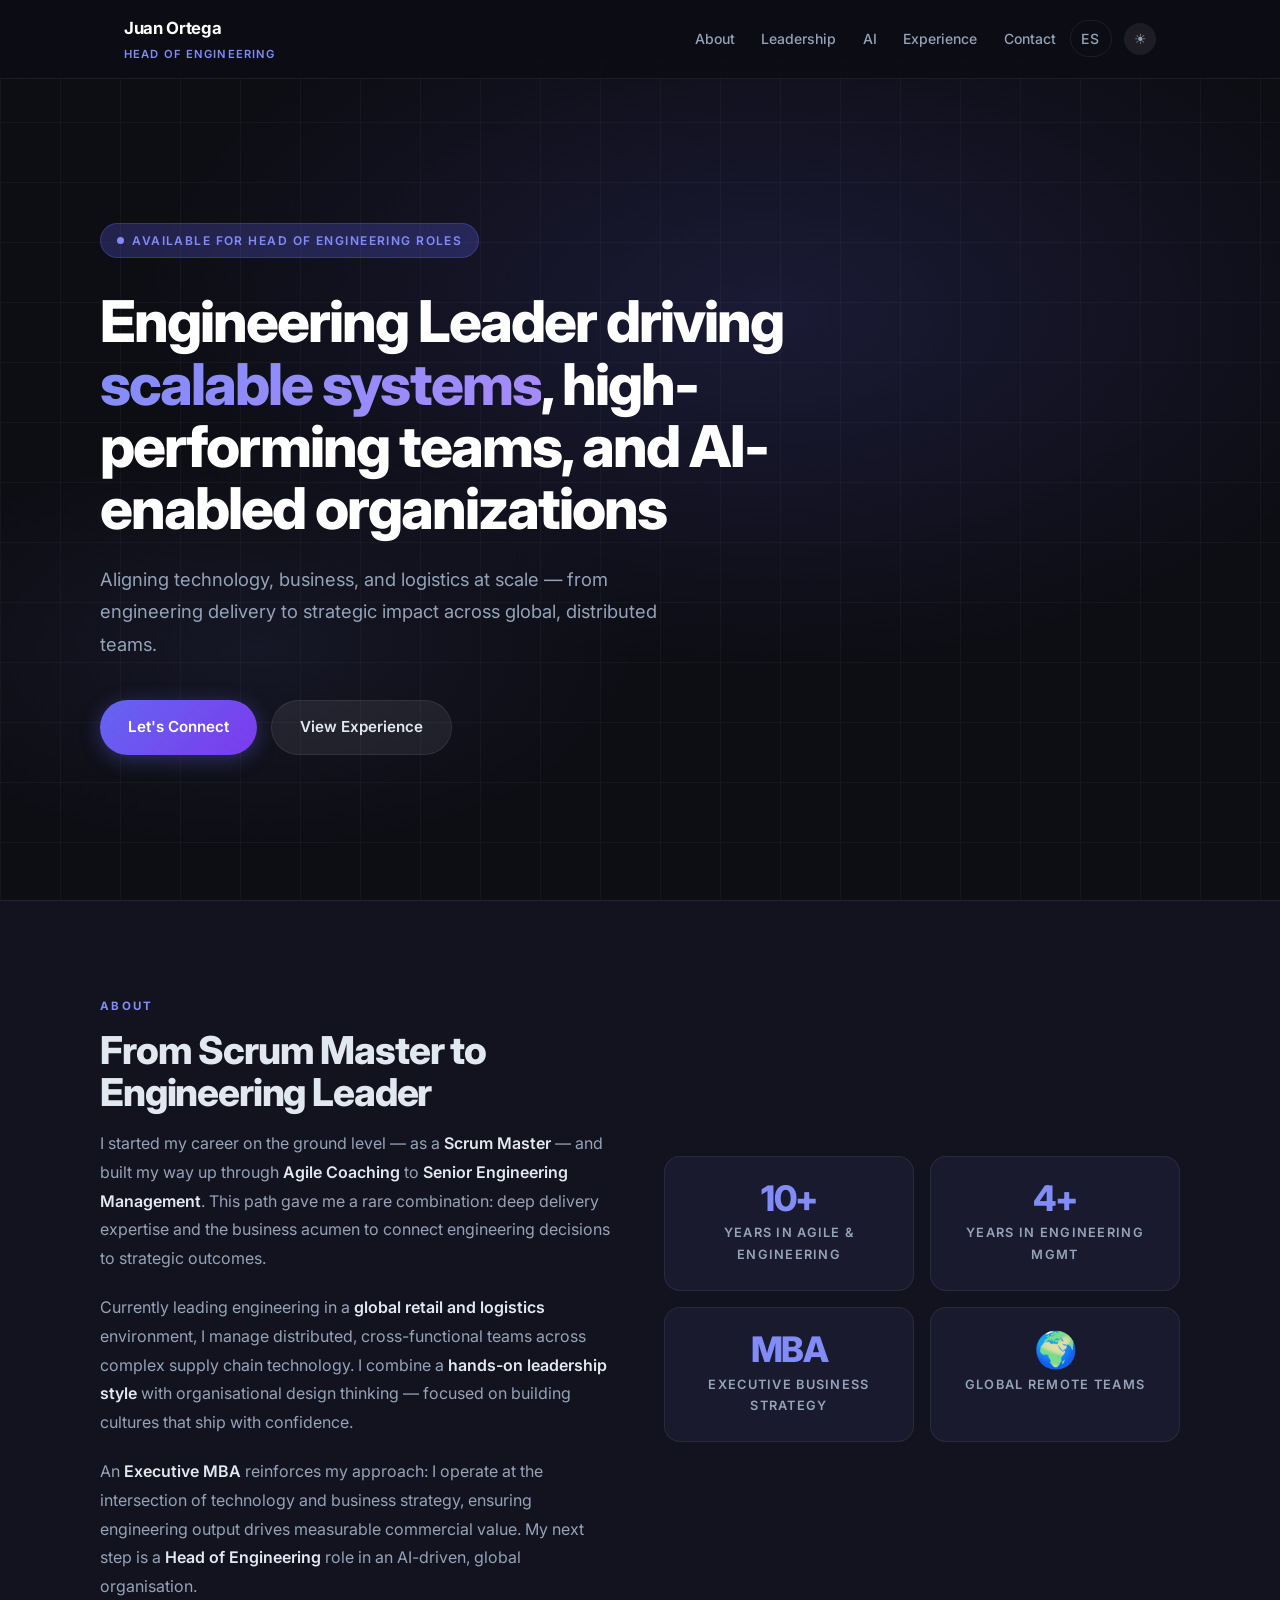
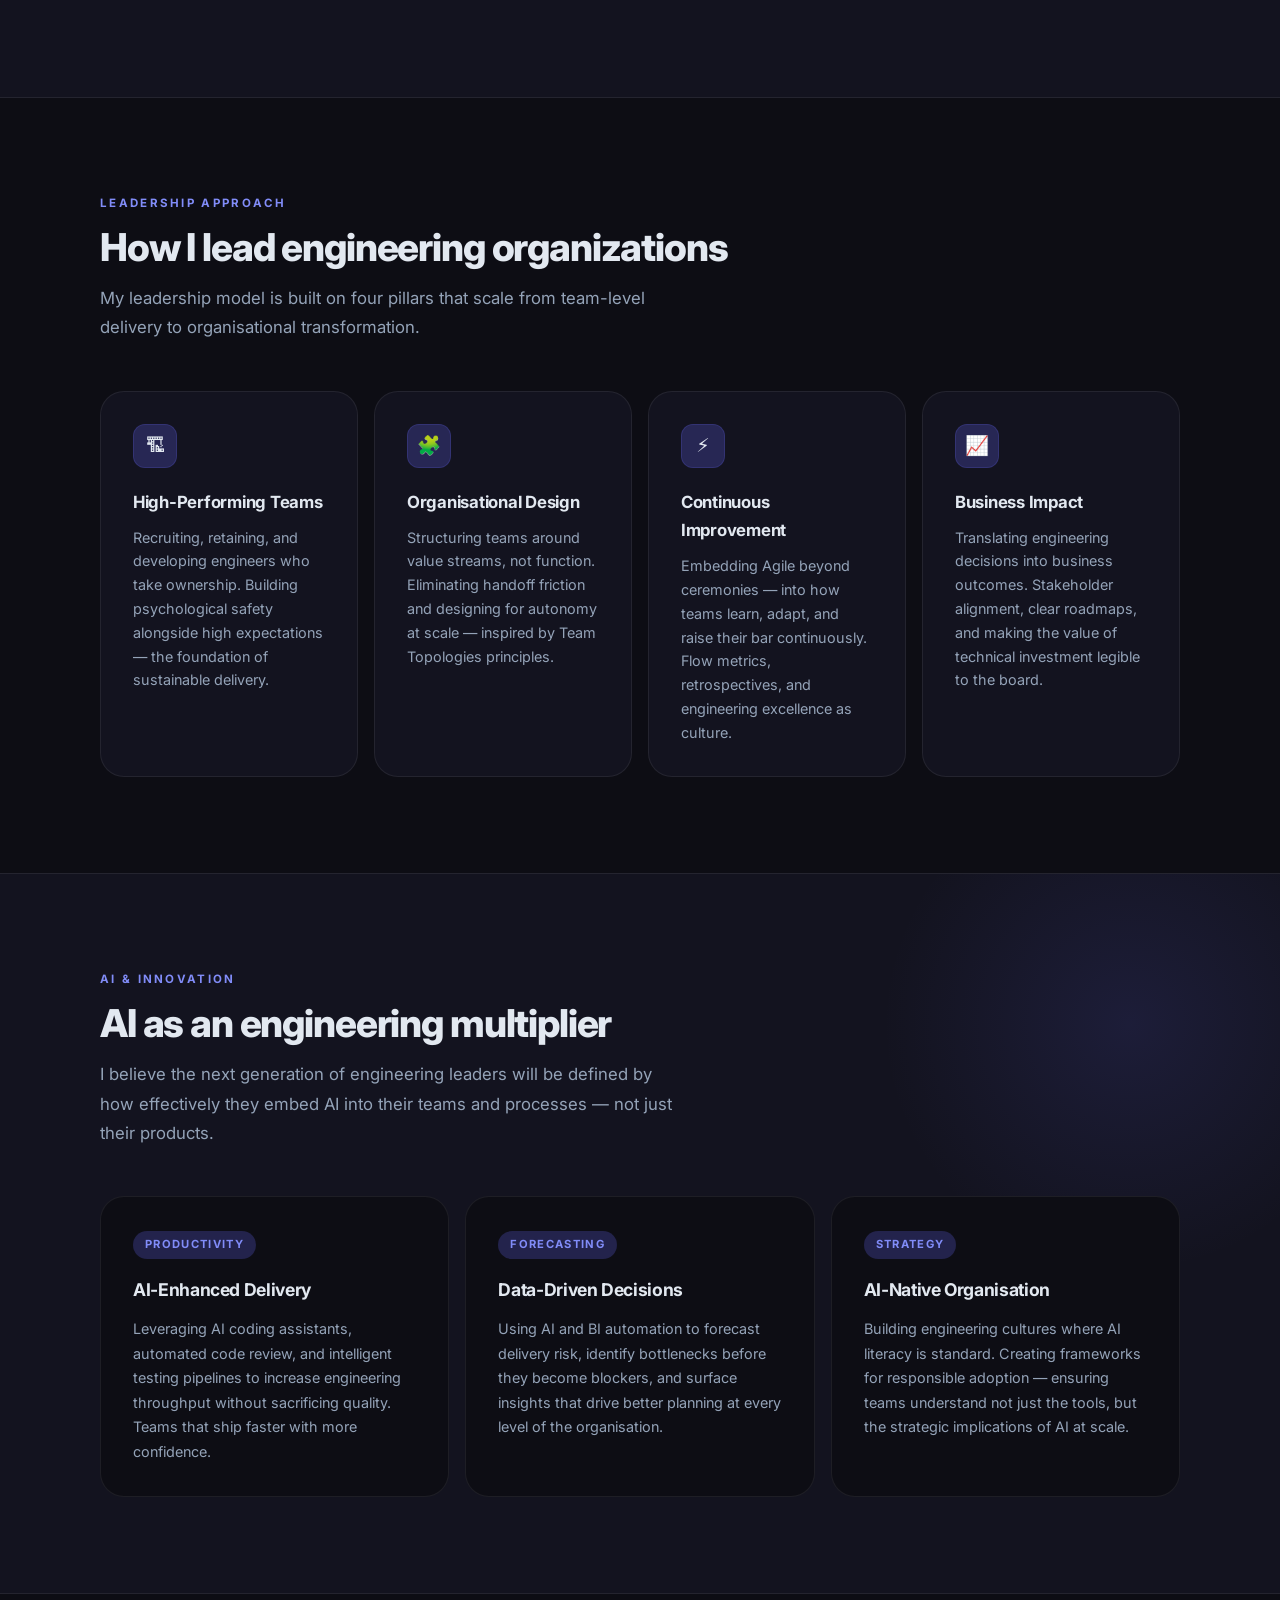
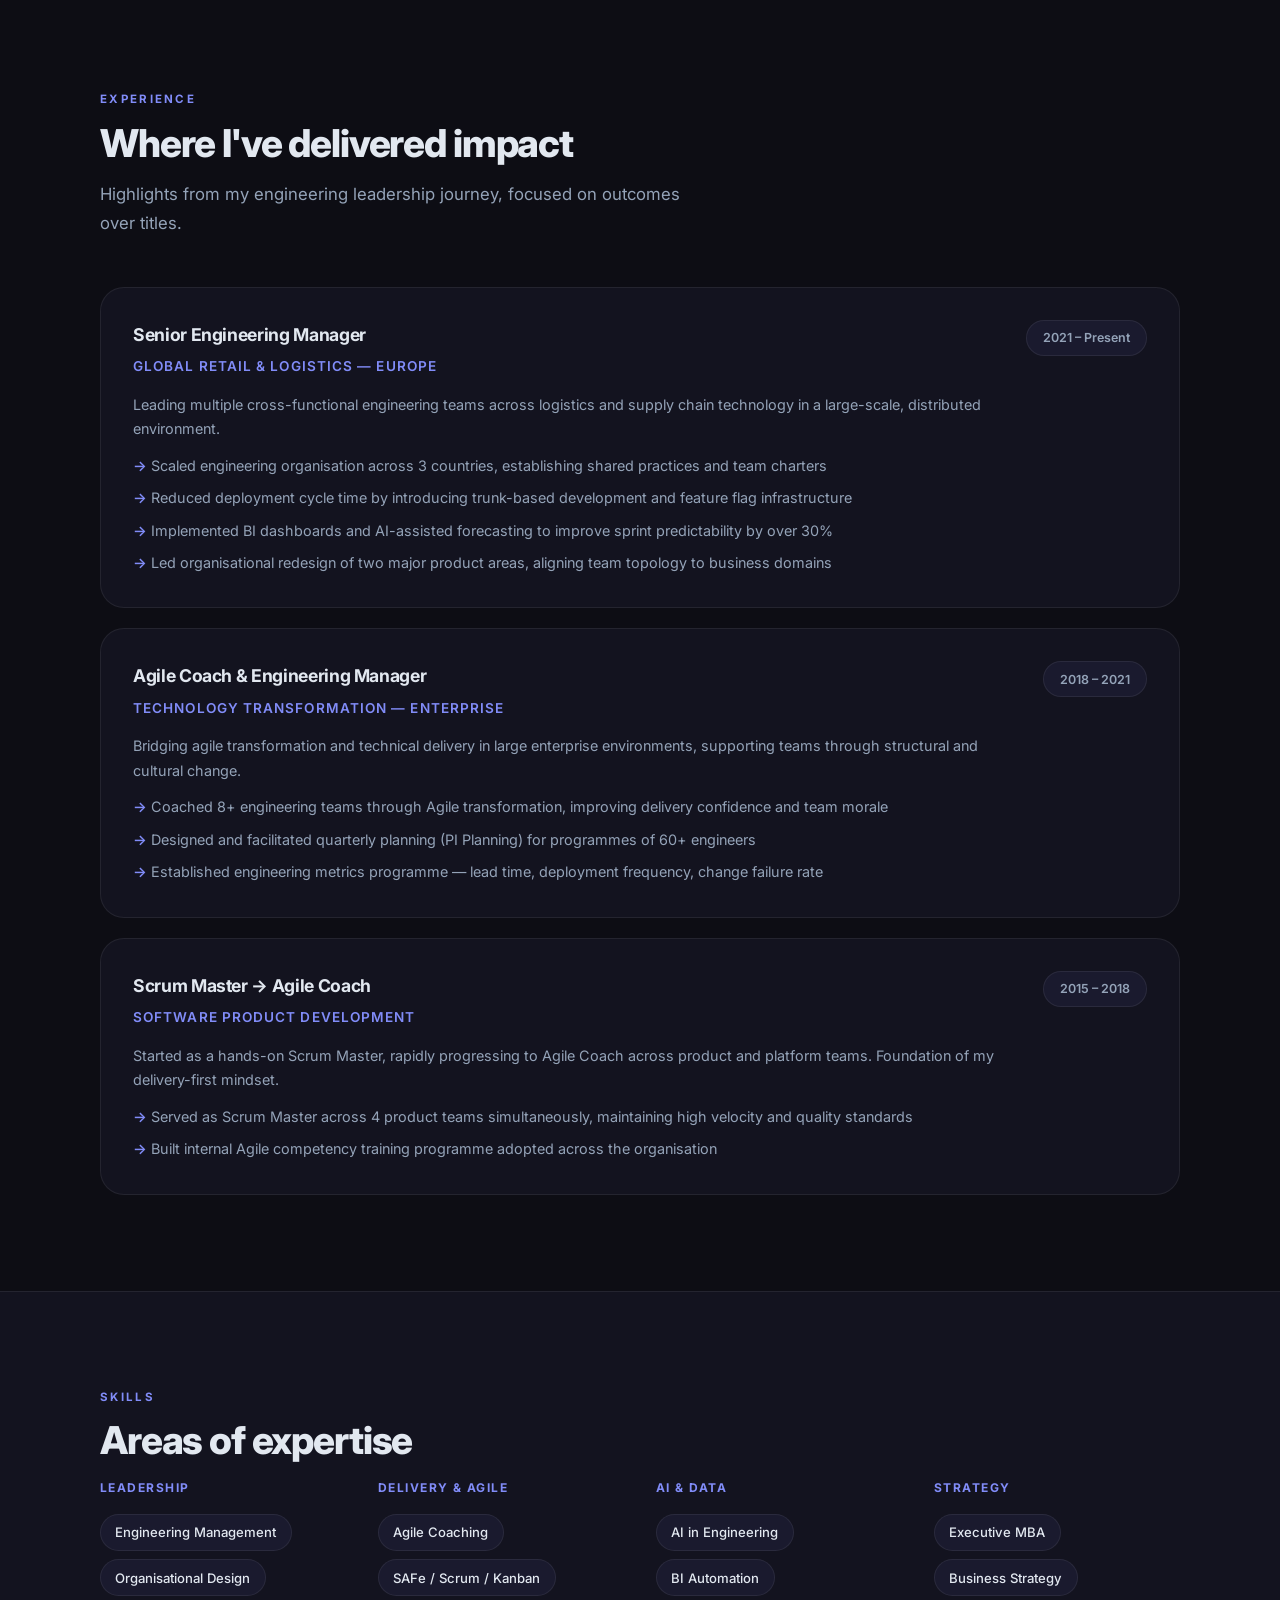
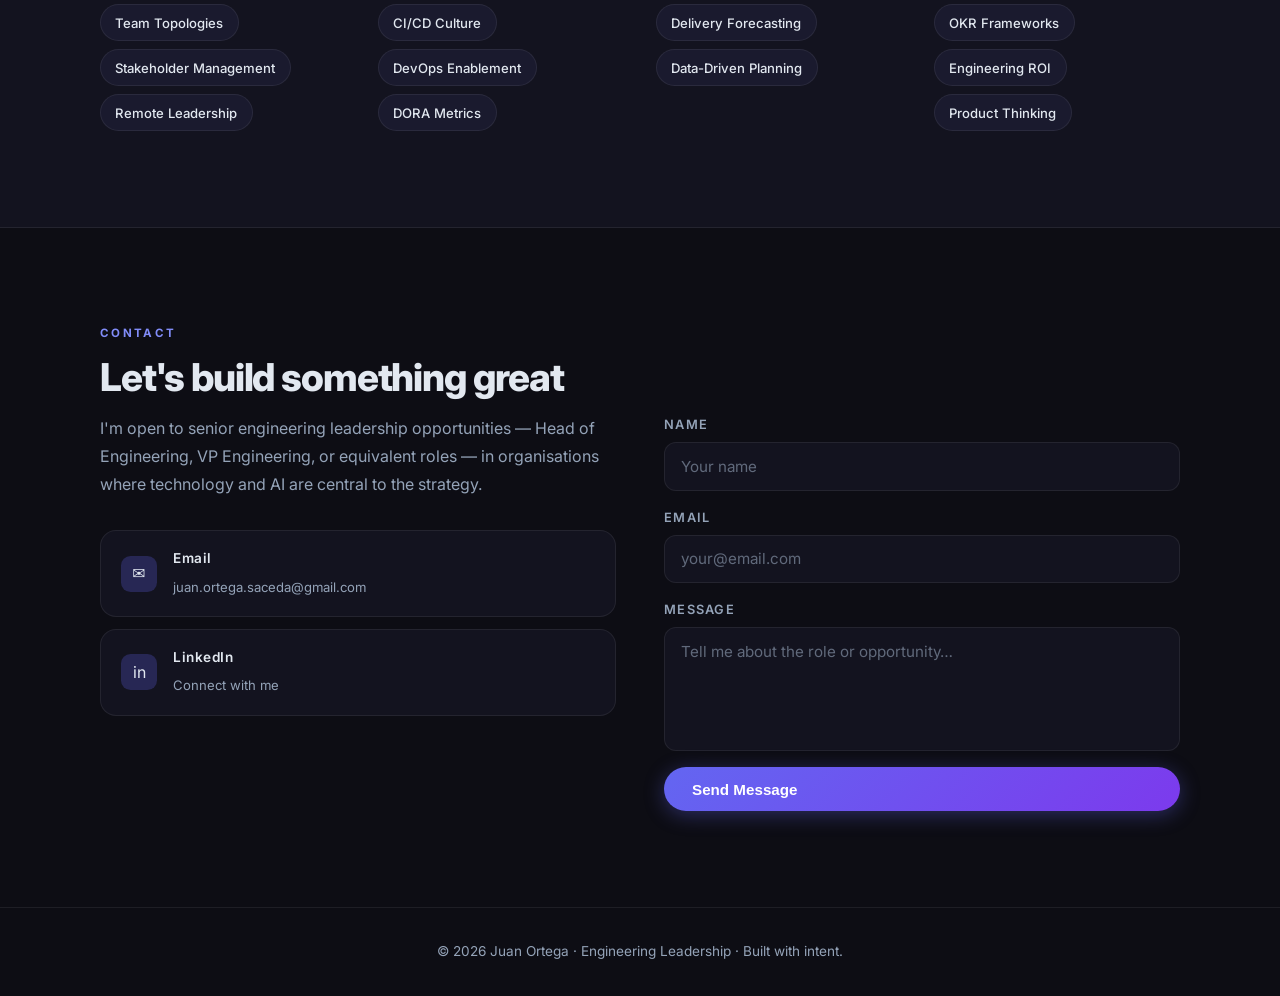
==== en/index.html @ 51c5f8df "Initial commit: personal website for Juan Ortega Engineering Leader / Head of Engineering personal s" ====
<!DOCTYPE html>
<html lang="en" data-theme="dark">
<head>
    <meta charset="UTF-8">
    <meta name="viewport" content="width=device-width, initial-scale=1.0">
    <meta name="description" content="Juan Ortega — Engineering Leader driving scalable systems, high-performing teams, and AI-enabled organizations.">
    <title>Juan Ortega – Head of Engineering</title>
    <link rel="preconnect" href="https://fonts.googleapis.com">
    <link rel="preconnect" href="https://fonts.gstatic.com" crossorigin>
    <link href="https://fonts.googleapis.com/css2?family=Inter:wght@400;500;600;700;800&display=swap" rel="stylesheet">
    <link rel="stylesheet" href="../assets/css/style.css">
</head>
<body>
<div class="page-shell">

    <!-- ── HEADER ──────────────────────────────────────── -->
    <header class="site-header">
        <div class="header-inner">
            <div class="brand">
                <span class="brand-name">Juan Ortega</span>
                <span class="brand-title">Head of Engineering</span>
            </div>
            <div class="nav-right">
                <nav class="main-nav" aria-label="Main navigation">
                    <a href="#about">About</a>
                    <a href="#leadership">Leadership</a>
                    <a href="#ai">AI</a>
                    <a href="#experience">Experience</a>
                    <a href="#contact">Contact</a>
                    <a href="../es/index.html" class="lang-switch">ES</a>
                </nav>
                <button class="theme-toggle" aria-label="Toggle theme" onclick="toggleTheme()">☀</button>
            </div>
        </div>
    </header>

    <!-- ── HERO ────────────────────────────────────────── -->
    <section class="hero">
        <div class="hero-bg"></div>
        <div class="hero-grid-lines"></div>
        <div class="hero-content">
            <div class="hero-badge reveal">Available for Head of Engineering roles</div>
            <h1 class="reveal reveal-delay-1">Engineering Leader driving <em>scalable systems</em>, high-performing teams, and AI-enabled organizations</h1>
            <p class="hero-sub reveal reveal-delay-2">Aligning technology, business, and logistics at scale — from engineering delivery to strategic impact across global, distributed teams.</p>
            <div class="hero-cta reveal reveal-delay-3">
                <a href="#contact" class="btn btn-primary">Let's Connect</a>
                <a href="#experience" class="btn btn-ghost">View Experience</a>
            </div>
        </div>
    </section>

    <!-- ── ABOUT ───────────────────────────────────────── -->
    <section id="about">
        <div class="section-inner">
            <div class="about-grid">
                <div>
                    <p class="section-label reveal">About</p>
                    <h2 class="section-title reveal reveal-delay-1">From Scrum Master to Engineering Leader</h2>
                    <div class="about-body">
                        <p class="reveal reveal-delay-2">I started my career on the ground level — as a <strong>Scrum Master</strong> — and built my way up through <strong>Agile Coaching</strong> to <strong>Senior Engineering Management</strong>. This path gave me a rare combination: deep delivery expertise and the business acumen to connect engineering decisions to strategic outcomes.</p>
                        <p class="reveal reveal-delay-3">Currently leading engineering in a <strong>global retail and logistics</strong> environment, I manage distributed, cross-functional teams across complex supply chain technology. I combine a <strong>hands-on leadership style</strong> with organisational design thinking — focused on building cultures that ship with confidence.</p>
                        <p class="reveal reveal-delay-4">An <strong>Executive MBA</strong> reinforces my approach: I operate at the intersection of technology and business strategy, ensuring engineering output drives measurable commercial value. My next step is a <strong>Head of Engineering</strong> role in an AI-driven, global organisation.</p>
                    </div>
                </div>
                <div class="about-stats reveal reveal-delay-2">
                    <div class="stat-card">
                        <div class="stat-number">10+</div>
                        <div class="stat-label">Years in Agile & Engineering</div>
                    </div>
                    <div class="stat-card">
                        <div class="stat-number">4+</div>
                        <div class="stat-label">Years in Engineering Mgmt</div>
                    </div>
                    <div class="stat-card">
                        <div class="stat-number">MBA</div>
                        <div class="stat-label">Executive Business Strategy</div>
                    </div>
                    <div class="stat-card">
                        <div class="stat-number">🌍</div>
                        <div class="stat-label">Global Remote Teams</div>
                    </div>
                </div>
            </div>
        </div>
    </section>

    <!-- ── LEADERSHIP ──────────────────────────────────── -->
    <section id="leadership">
        <div class="section-inner">
            <p class="section-label reveal">Leadership Approach</p>
            <h2 class="section-title reveal reveal-delay-1">How I lead engineering organizations</h2>
            <p class="section-sub reveal reveal-delay-2">My leadership model is built on four pillars that scale from team-level delivery to organisational transformation.</p>
            <div class="pillars">
                <div class="pillar reveal reveal-delay-1">
                    <div class="pillar-icon">🏗</div>
                    <h3>High-Performing Teams</h3>
                    <p>Recruiting, retaining, and developing engineers who take ownership. Building psychological safety alongside high expectations — the foundation of sustainable delivery.</p>
                </div>
                <div class="pillar reveal reveal-delay-2">
                    <div class="pillar-icon">🧩</div>
                    <h3>Organisational Design</h3>
                    <p>Structuring teams around value streams, not function. Eliminating handoff friction and designing for autonomy at scale — inspired by Team Topologies principles.</p>
                </div>
                <div class="pillar reveal reveal-delay-3">
                    <div class="pillar-icon">⚡</div>
                    <h3>Continuous Improvement</h3>
                    <p>Embedding Agile beyond ceremonies — into how teams learn, adapt, and raise their bar continuously. Flow metrics, retrospectives, and engineering excellence as culture.</p>
                </div>
                <div class="pillar reveal reveal-delay-4">
                    <div class="pillar-icon">📈</div>
                    <h3>Business Impact</h3>
                    <p>Translating engineering decisions into business outcomes. Stakeholder alignment, clear roadmaps, and making the value of technical investment legible to the board.</p>
                </div>
            </div>
        </div>
    </section>

    <!-- ── AI & INNOVATION ─────────────────────────────── -->
    <section id="ai">
        <div class="section-inner">
            <p class="section-label reveal">AI & Innovation</p>
            <h2 class="section-title reveal reveal-delay-1">AI as an engineering multiplier</h2>
            <p class="section-sub reveal reveal-delay-2">I believe the next generation of engineering leaders will be defined by how effectively they embed AI into their teams and processes — not just their products.</p>
            <div class="ai-grid">
                <div class="ai-card reveal reveal-delay-1">
                    <span class="ai-card-tag">Productivity</span>
                    <h3>AI-Enhanced Delivery</h3>
                    <p>Leveraging AI coding assistants, automated code review, and intelligent testing pipelines to increase engineering throughput without sacrificing quality. Teams that ship faster with more confidence.</p>
                </div>
                <div class="ai-card reveal reveal-delay-2">
                    <span class="ai-card-tag">Forecasting</span>
                    <h3>Data-Driven Decisions</h3>
                    <p>Using AI and BI automation to forecast delivery risk, identify bottlenecks before they become blockers, and surface insights that drive better planning at every level of the organisation.</p>
                </div>
                <div class="ai-card reveal reveal-delay-3">
                    <span class="ai-card-tag">Strategy</span>
                    <h3>AI-Native Organisation</h3>
                    <p>Building engineering cultures where AI literacy is standard. Creating frameworks for responsible adoption — ensuring teams understand not just the tools, but the strategic implications of AI at scale.</p>
                </div>
            </div>
        </div>
    </section>

    <!-- ── EXPERIENCE ──────────────────────────────────── -->
    <section id="experience">
        <div class="section-inner">
            <p class="section-label reveal">Experience</p>
            <h2 class="section-title reveal reveal-delay-1">Where I've delivered impact</h2>
            <p class="section-sub reveal reveal-delay-2">Highlights from my engineering leadership journey, focused on outcomes over titles.</p>
            <div class="experience-list">
                <div class="exp-item reveal">
                    <div>
                        <div class="exp-role">Senior Engineering Manager</div>
                        <div class="exp-company">Global Retail & Logistics — Europe</div>
                        <div class="exp-body">
                            Leading multiple cross-functional engineering teams across logistics and supply chain technology in a large-scale, distributed environment.
                            <ul>
                                <li>Scaled engineering organisation across 3 countries, establishing shared practices and team charters</li>
                                <li>Reduced deployment cycle time by introducing trunk-based development and feature flag infrastructure</li>
                                <li>Implemented BI dashboards and AI-assisted forecasting to improve sprint predictability by over 30%</li>
                                <li>Led organisational redesign of two major product areas, aligning team topology to business domains</li>
                            </ul>
                        </div>
                    </div>
                    <div class="exp-period">2021 – Present</div>
                </div>
                <div class="exp-item reveal">
                    <div>
                        <div class="exp-role">Agile Coach & Engineering Manager</div>
                        <div class="exp-company">Technology Transformation — Enterprise</div>
                        <div class="exp-body">
                            Bridging agile transformation and technical delivery in large enterprise environments, supporting teams through structural and cultural change.
                            <ul>
                                <li>Coached 8+ engineering teams through Agile transformation, improving delivery confidence and team morale</li>
                                <li>Designed and facilitated quarterly planning (PI Planning) for programmes of 60+ engineers</li>
                                <li>Established engineering metrics programme — lead time, deployment frequency, change failure rate</li>
                            </ul>
                        </div>
                    </div>
                    <div class="exp-period">2018 – 2021</div>
                </div>
                <div class="exp-item reveal">
                    <div>
                        <div class="exp-role">Scrum Master → Agile Coach</div>
                        <div class="exp-company">Software Product Development</div>
                        <div class="exp-body">
                            Started as a hands-on Scrum Master, rapidly progressing to Agile Coach across product and platform teams. Foundation of my delivery-first mindset.
                            <ul>
                                <li>Served as Scrum Master across 4 product teams simultaneously, maintaining high velocity and quality standards</li>
                                <li>Built internal Agile competency training programme adopted across the organisation</li>
                            </ul>
                        </div>
                    </div>
                    <div class="exp-period">2015 – 2018</div>
                </div>
            </div>
        </div>
    </section>

    <!-- ── SKILLS ──────────────────────────────────────── -->
    <section id="skills">
        <div class="section-inner">
            <p class="section-label reveal">Skills</p>
            <h2 class="section-title reveal reveal-delay-1">Areas of expertise</h2>
            <div class="skills-groups reveal reveal-delay-2">
                <div class="skill-group">
                    <h3>Leadership</h3>
                    <div class="skill-tags">
                        <span class="skill-tag">Engineering Management</span>
                        <span class="skill-tag">Organisational Design</span>
                        <span class="skill-tag">Team Topologies</span>
                        <span class="skill-tag">Stakeholder Management</span>
                        <span class="skill-tag">Remote Leadership</span>
                    </div>
                </div>
                <div class="skill-group">
                    <h3>Delivery & Agile</h3>
                    <div class="skill-tags">
                        <span class="skill-tag">Agile Coaching</span>
                        <span class="skill-tag">SAFe / Scrum / Kanban</span>
                        <span class="skill-tag">CI/CD Culture</span>
                        <span class="skill-tag">DevOps Enablement</span>
                        <span class="skill-tag">DORA Metrics</span>
                    </div>
                </div>
                <div class="skill-group">
                    <h3>AI & Data</h3>
                    <div class="skill-tags">
                        <span class="skill-tag">AI in Engineering</span>
                        <span class="skill-tag">BI Automation</span>
                        <span class="skill-tag">Delivery Forecasting</span>
                        <span class="skill-tag">Data-Driven Planning</span>
                    </div>
                </div>
                <div class="skill-group">
                    <h3>Strategy</h3>
                    <div class="skill-tags">
                        <span class="skill-tag">Executive MBA</span>
                        <span class="skill-tag">Business Strategy</span>
                        <span class="skill-tag">OKR Frameworks</span>
                        <span class="skill-tag">Engineering ROI</span>
                        <span class="skill-tag">Product Thinking</span>
                    </div>
                </div>
            </div>
        </div>
    </section>

    <!-- ── CONTACT ─────────────────────────────────────── -->
    <section id="contact">
        <div class="section-inner">
            <p class="section-label reveal">Contact</p>
            <h2 class="section-title reveal reveal-delay-1">Let's build something great</h2>
            <div class="contact-wrapper">
                <div class="contact-info">
                    <p class="reveal reveal-delay-2">I'm open to senior engineering leadership opportunities — Head of Engineering, VP Engineering, or equivalent roles — in organisations where technology and AI are central to the strategy.</p>
                    <div class="contact-links reveal reveal-delay-3">
                        <a href="mailto:juan.ortega.saceda@gmail.com" class="contact-link">
                            <div class="contact-link-icon">✉</div>
                            <div class="contact-link-text">
                                <strong>Email</strong>
                                <span>juan.ortega.saceda@gmail.com</span>
                            </div>
                        </a>
                        <a href="#" target="_blank" rel="noopener noreferrer" class="contact-link">
                            <div class="contact-link-icon">in</div>
                            <div class="contact-link-text">
                                <strong>LinkedIn</strong>
                                <span>Connect with me</span>
                            </div>
                        </a>
                    </div>
                </div>
                <form class="contact-form reveal reveal-delay-2" onsubmit="handleForm(event)">
                    <div class="form-group">
                        <label for="name">Name</label>
                        <input type="text" id="name" name="name" placeholder="Your name" required>
                    </div>
                    <div class="form-group">
                        <label for="email">Email</label>
                        <input type="email" id="email" name="email" placeholder="your@email.com" required>
                    </div>
                    <div class="form-group">
                        <label for="message">Message</label>
                        <textarea id="message" name="message" rows="5" placeholder="Tell me about the role or opportunity…" required></textarea>
                    </div>
                    <button type="submit" class="btn btn-primary">Send Message</button>
                </form>
            </div>
        </div>
    </section>

    <footer class="site-footer">
        <p>© 2026 Juan Ortega · Engineering Leadership · Built with intent.</p>
    </footer>

</div>

<script>
    // ── Theme toggle
    function toggleTheme() {
        const html = document.documentElement;
        const isDark = html.getAttribute('data-theme') === 'dark';
        html.setAttribute('data-theme', isDark ? 'light' : 'dark');
        document.querySelector('.theme-toggle').textContent = isDark ? '☾' : '☀';
        localStorage.setItem('theme', isDark ? 'light' : 'dark');
    }

    // Restore saved theme
    const saved = localStorage.getItem('theme');
    if (saved) {
        document.documentElement.setAttribute('data-theme', saved);
        document.querySelector('.theme-toggle').textContent = saved === 'light' ? '☾' : '☀';
    }

    // ── Scroll reveal
    const observer = new IntersectionObserver((entries) => {
        entries.forEach(e => { if (e.isIntersecting) e.target.classList.add('visible'); });
    }, { threshold: 0.12 });

    document.querySelectorAll('.reveal').forEach(el => observer.observe(el));

    // ── Contact form → mailto
    function handleForm(e) {
        e.preventDefault();
        const name    = document.getElementById('name').value;
        const email   = document.getElementById('email').value;
        const message = document.getElementById('message').value;
        window.location.href = `mailto:juan.ortega.saceda@gmail.com?subject=Message from ${encodeURIComponent(name)}&body=${encodeURIComponent(message + '\n\nReply to: ' + email)}`;
    }
</script>
</body>
</html>
---- assets/css/style.css ----
/* ═══════════════════════════════════════════════════
   TOKENS & RESET
═══════════════════════════════════════════════════ */
:root {
    --bg:        #0d0d14;
    --bg-2:      #13131f;
    --bg-3:      #1a1a2e;
    --border:    rgba(255,255,255,.07);
    --text:      #e2e8f0;
    --muted:     #94a3b8;
    --accent:    #818cf8;
    --accent-2:  #6366f1;
    --accent-glow: rgba(99,102,241,.25);
    --white:     #ffffff;
    --radius:    1rem;
    --radius-lg: 1.5rem;
    --shadow:    0 8px 32px rgba(0,0,0,.4);
    --transition: .25s ease;
    --max-w:     1080px;
}

[data-theme="light"] {
    --bg:        #f8f9fc;
    --bg-2:      #ffffff;
    --bg-3:      #f1f2f8;
    --border:    rgba(0,0,0,.08);
    --text:      #1a1a2e;
    --muted:     #64748b;
    --accent:    #4f46e5;
    --accent-2:  #4338ca;
    --accent-glow: rgba(79,70,229,.15);
    --shadow:    0 8px 32px rgba(0,0,0,.08);
}

*, *::before, *::after { box-sizing: border-box; margin: 0; padding: 0; }

html {
    scroll-behavior: smooth;
    font-size: 16px;
}

body {
    font-family: Inter, system-ui, -apple-system, "Segoe UI", sans-serif;
    background: var(--bg);
    color: var(--text);
    line-height: 1.7;
    transition: background var(--transition), color var(--transition);
    -webkit-font-smoothing: antialiased;
}

img { max-width: 100%; display: block; }
a { color: inherit; text-decoration: none; }

/* ═══════════════════════════════════════════════════
   SCROLL ANIMATIONS
═══════════════════════════════════════════════════ */
.reveal {
    opacity: 0;
    transform: translateY(24px);
    transition: opacity .65s ease, transform .65s ease;
}
.reveal.visible {
    opacity: 1;
    transform: none;
}
.reveal-delay-1 { transition-delay: .1s; }
.reveal-delay-2 { transition-delay: .2s; }
.reveal-delay-3 { transition-delay: .3s; }
.reveal-delay-4 { transition-delay: .4s; }

/* ═══════════════════════════════════════════════════
   HEADER / NAV
═══════════════════════════════════════════════════ */
.site-header {
    position: fixed;
    top: 0; left: 0; right: 0;
    z-index: 100;
    background: rgba(13,13,20,.75);
    backdrop-filter: blur(18px);
    -webkit-backdrop-filter: blur(18px);
    border-bottom: 1px solid var(--border);
    transition: background var(--transition);
}

[data-theme="light"] .site-header {
    background: rgba(248,249,252,.85);
}

.header-inner {
    max-width: var(--max-w);
    margin: 0 auto;
    padding: .9rem 1.5rem;
    display: flex;
    align-items: center;
    justify-content: space-between;
    gap: 1rem;
}

.brand {
    display: flex;
    flex-direction: column;
    gap: .1rem;
}

.brand-name {
    font-size: 1.05rem;
    font-weight: 700;
    letter-spacing: -.02em;
    color: var(--white);
}

[data-theme="light"] .brand-name { color: var(--text); }

.brand-title {
    font-size: .7rem;
    color: var(--accent);
    letter-spacing: .1em;
    text-transform: uppercase;
    font-weight: 600;
}

.nav-right {
    display: flex;
    align-items: center;
    gap: .25rem;
}

.main-nav {
    display: flex;
    align-items: center;
    gap: .15rem;
}

.main-nav a {
    color: var(--muted);
    font-size: .875rem;
    font-weight: 500;
    padding: .45rem .75rem;
    border-radius: 999px;
    transition: color var(--transition), background var(--transition);
}

.main-nav a:hover { color: var(--text); background: var(--border); }

.lang-switch {
    font-size: .75rem;
    font-weight: 700;
    color: var(--muted) !important;
    letter-spacing: .08em;
    border: 1px solid var(--border);
    border-radius: 999px;
    padding: .35rem .65rem !important;
}

.theme-toggle {
    background: var(--border);
    border: none;
    color: var(--muted);
    width: 2rem;
    height: 2rem;
    border-radius: 999px;
    cursor: pointer;
    display: flex;
    align-items: center;
    justify-content: center;
    font-size: .9rem;
    transition: background var(--transition), color var(--transition);
    margin-left: .5rem;
    flex-shrink: 0;
}

.theme-toggle:hover { background: var(--accent-glow); color: var(--accent); }

/* ═══════════════════════════════════════════════════
   PAGE SHELL
═══════════════════════════════════════════════════ */
.page-shell {
    padding-top: 62px;
}

/* ═══════════════════════════════════════════════════
   HERO
═══════════════════════════════════════════════════ */
.hero {
    min-height: calc(100vh - 62px);
    display: flex;
    align-items: center;
    position: relative;
    overflow: hidden;
    padding: 5rem 1.5rem 4rem;
}

.hero-bg {
    position: absolute;
    inset: 0;
    background:
        radial-gradient(ellipse 70% 60% at 60% 30%, rgba(99,102,241,.15) 0%, transparent 70%),
        radial-gradient(ellipse 50% 40% at 20% 70%, rgba(129,140,248,.08) 0%, transparent 60%);
    pointer-events: none;
}

.hero-grid-lines {
    position: absolute;
    inset: 0;
    background-image:
        linear-gradient(rgba(255,255,255,.03) 1px, transparent 1px),
        linear-gradient(90deg, rgba(255,255,255,.03) 1px, transparent 1px);
    background-size: 60px 60px;
    pointer-events: none;
}

[data-theme="light"] .hero-grid-lines {
    background-image:
        linear-gradient(rgba(0,0,0,.04) 1px, transparent 1px),
        linear-gradient(90deg, rgba(0,0,0,.04) 1px, transparent 1px);
}

.hero-content {
    max-width: var(--max-w);
    margin: 0 auto;
    width: 100%;
    position: relative;
}

.hero-badge {
    display: inline-flex;
    align-items: center;
    gap: .5rem;
    background: var(--accent-glow);
    border: 1px solid rgba(99,102,241,.3);
    color: var(--accent);
    font-size: .75rem;
    font-weight: 600;
    letter-spacing: .12em;
    text-transform: uppercase;
    padding: .4rem 1rem;
    border-radius: 999px;
    margin-bottom: 2rem;
}

.hero-badge::before {
    content: "";
    width: .45rem;
    height: .45rem;
    border-radius: 50%;
    background: var(--accent);
    animation: pulse 2s infinite;
}

@keyframes pulse {
    0%, 100% { opacity: 1; transform: scale(1); }
    50% { opacity: .5; transform: scale(.8); }
}

.hero h1 {
    font-size: clamp(2.2rem, 4.5vw, 3.8rem);
    font-weight: 800;
    line-height: 1.08;
    letter-spacing: -.035em;
    color: var(--white);
    max-width: 820px;
    margin-bottom: 1.5rem;
}

[data-theme="light"] .hero h1 { color: var(--text); }

.hero h1 em {
    font-style: normal;
    background: linear-gradient(135deg, var(--accent) 0%, #a78bfa 100%);
    -webkit-background-clip: text;
    -webkit-text-fill-color: transparent;
    background-clip: text;
}

.hero-sub {
    font-size: 1.15rem;
    color: var(--muted);
    max-width: 600px;
    margin-bottom: 2.5rem;
    line-height: 1.75;
}

.hero-cta {
    display: flex;
    flex-wrap: wrap;
    gap: .9rem;
}

/* ═══════════════════════════════════════════════════
   BUTTONS
═══════════════════════════════════════════════════ */
.btn {
    display: inline-flex;
    align-items: center;
    gap: .5rem;
    padding: .85rem 1.75rem;
    border-radius: 999px;
    font-weight: 600;
    font-size: .95rem;
    transition: transform var(--transition), box-shadow var(--transition), background var(--transition);
    cursor: pointer;
    border: none;
}

.btn-primary {
    background: linear-gradient(135deg, var(--accent-2), #7c3aed);
    color: #fff;
    box-shadow: 0 4px 20px rgba(99,102,241,.35);
}

.btn-primary:hover {
    transform: translateY(-2px);
    box-shadow: 0 8px 32px rgba(99,102,241,.5);
}

.btn-ghost {
    background: var(--border);
    color: var(--text);
    border: 1px solid var(--border);
}

.btn-ghost:hover {
    background: rgba(255,255,255,.1);
    transform: translateY(-2px);
}

[data-theme="light"] .btn-ghost:hover { background: rgba(0,0,0,.08); }

/* ═══════════════════════════════════════════════════
   SECTIONS
═══════════════════════════════════════════════════ */
section { padding: 6rem 1.5rem; }

.section-inner {
    max-width: var(--max-w);
    margin: 0 auto;
}

.section-label {
    font-size: .72rem;
    letter-spacing: .2em;
    text-transform: uppercase;
    color: var(--accent);
    font-weight: 700;
    margin-bottom: .75rem;
}

.section-title {
    font-size: clamp(1.8rem, 3vw, 2.6rem);
    font-weight: 800;
    letter-spacing: -.03em;
    line-height: 1.1;
    margin-bottom: 1rem;
}

.section-sub {
    font-size: 1.05rem;
    color: var(--muted);
    max-width: 580px;
    line-height: 1.75;
    margin-bottom: 3rem;
}

/* ═══════════════════════════════════════════════════
   ABOUT
═══════════════════════════════════════════════════ */
#about {
    background: var(--bg-2);
    border-top: 1px solid var(--border);
    border-bottom: 1px solid var(--border);
}

.about-grid {
    display: grid;
    gap: 3rem;
    align-items: center;
    grid-template-columns: 1fr;
}

@media (min-width: 768px) {
    .about-grid { grid-template-columns: 1fr 1fr; }
}

.about-body p {
    color: var(--muted);
    margin-bottom: 1.25rem;
    font-size: 1rem;
    line-height: 1.8;
}

.about-body p:last-child { margin-bottom: 0; }

.about-body strong { color: var(--text); font-weight: 600; }

.about-stats {
    display: grid;
    grid-template-columns: 1fr 1fr;
    gap: 1rem;
}

.stat-card {
    background: var(--bg-3);
    border: 1px solid var(--border);
    border-radius: var(--radius);
    padding: 1.5rem;
    text-align: center;
}

.stat-number {
    font-size: 2.2rem;
    font-weight: 800;
    letter-spacing: -.04em;
    color: var(--accent);
    line-height: 1;
    margin-bottom: .4rem;
}

.stat-label {
    font-size: .8rem;
    color: var(--muted);
    text-transform: uppercase;
    letter-spacing: .1em;
    font-weight: 600;
}

/* ═══════════════════════════════════════════════════
   LEADERSHIP
═══════════════════════════════════════════════════ */
.pillars {
    display: grid;
    gap: 1rem;
    grid-template-columns: repeat(auto-fit, minmax(230px, 1fr));
}

.pillar {
    background: var(--bg-2);
    border: 1px solid var(--border);
    border-radius: var(--radius-lg);
    padding: 2rem;
    transition: border-color var(--transition), transform var(--transition);
}

.pillar:hover {
    border-color: rgba(99,102,241,.4);
    transform: translateY(-3px);
}

.pillar-icon {
    width: 2.75rem;
    height: 2.75rem;
    border-radius: .75rem;
    background: var(--accent-glow);
    border: 1px solid rgba(99,102,241,.2);
    display: flex;
    align-items: center;
    justify-content: center;
    font-size: 1.2rem;
    margin-bottom: 1.25rem;
}

.pillar h3 {
    font-size: 1.05rem;
    font-weight: 700;
    margin-bottom: .6rem;
    letter-spacing: -.015em;
}

.pillar p {
    font-size: .9rem;
    color: var(--muted);
    line-height: 1.65;
}

/* ═══════════════════════════════════════════════════
   AI & INNOVATION
═══════════════════════════════════════════════════ */
#ai {
    background: var(--bg-2);
    border-top: 1px solid var(--border);
    border-bottom: 1px solid var(--border);
    position: relative;
    overflow: hidden;
}

#ai::before {
    content: "";
    position: absolute;
    top: -100px; right: -100px;
    width: 500px; height: 500px;
    border-radius: 50%;
    background: radial-gradient(circle, rgba(99,102,241,.12) 0%, transparent 70%);
    pointer-events: none;
}

.ai-grid {
    display: grid;
    gap: 1rem;
    grid-template-columns: repeat(auto-fit, minmax(280px, 1fr));
    position: relative;
}

.ai-card {
    background: var(--bg);
    border: 1px solid var(--border);
    border-radius: var(--radius-lg);
    padding: 2rem;
    transition: border-color var(--transition), box-shadow var(--transition);
}

[data-theme="light"] .ai-card { background: var(--bg-3); }

.ai-card:hover {
    border-color: rgba(99,102,241,.4);
    box-shadow: 0 0 0 1px rgba(99,102,241,.1), var(--shadow);
}

.ai-card-tag {
    display: inline-block;
    background: var(--accent-glow);
    color: var(--accent);
    font-size: .7rem;
    font-weight: 700;
    letter-spacing: .12em;
    text-transform: uppercase;
    padding: .3rem .75rem;
    border-radius: 999px;
    margin-bottom: 1rem;
}

.ai-card h3 {
    font-size: 1.1rem;
    font-weight: 700;
    margin-bottom: .75rem;
    letter-spacing: -.02em;
}

.ai-card p {
    font-size: .9rem;
    color: var(--muted);
    line-height: 1.7;
}

/* ═══════════════════════════════════════════════════
   EXPERIENCE
═══════════════════════════════════════════════════ */
.experience-list {
    display: flex;
    flex-direction: column;
    gap: 1.25rem;
}

.exp-item {
    background: var(--bg-2);
    border: 1px solid var(--border);
    border-radius: var(--radius-lg);
    padding: 2rem;
    display: grid;
    gap: 1.5rem;
    transition: border-color var(--transition);
}

@media (min-width: 640px) {
    .exp-item { grid-template-columns: 1fr auto; align-items: start; }
}

.exp-item:hover { border-color: rgba(99,102,241,.3); }

.exp-role {
    font-size: 1.1rem;
    font-weight: 700;
    letter-spacing: -.02em;
    margin-bottom: .35rem;
}

.exp-company {
    font-size: .85rem;
    color: var(--accent);
    font-weight: 600;
    text-transform: uppercase;
    letter-spacing: .08em;
    margin-bottom: .9rem;
}

.exp-body {
    font-size: .9rem;
    color: var(--muted);
    line-height: 1.7;
}

.exp-body ul {
    list-style: none;
    display: flex;
    flex-direction: column;
    gap: .5rem;
    margin-top: .75rem;
}

.exp-body li::before {
    content: "→ ";
    color: var(--accent);
    font-weight: 600;
}

.exp-period {
    background: var(--bg-3);
    border: 1px solid var(--border);
    border-radius: 999px;
    padding: .4rem 1rem;
    font-size: .78rem;
    font-weight: 600;
    color: var(--muted);
    white-space: nowrap;
    height: fit-content;
}

/* ═══════════════════════════════════════════════════
   SKILLS
═══════════════════════════════════════════════════ */
#skills {
    background: var(--bg-2);
    border-top: 1px solid var(--border);
    border-bottom: 1px solid var(--border);
}

.skills-groups {
    display: grid;
    gap: 2rem;
    grid-template-columns: repeat(auto-fit, minmax(220px, 1fr));
}

.skill-group h3 {
    font-size: .75rem;
    font-weight: 700;
    text-transform: uppercase;
    letter-spacing: .12em;
    color: var(--accent);
    margin-bottom: 1rem;
}

.skill-tags {
    display: flex;
    flex-wrap: wrap;
    gap: .5rem;
}

.skill-tag {
    background: var(--bg-3);
    border: 1px solid var(--border);
    color: var(--text);
    font-size: .82rem;
    font-weight: 500;
    padding: .4rem .9rem;
    border-radius: 999px;
    transition: border-color var(--transition), color var(--transition);
}

.skill-tag:hover {
    border-color: var(--accent);
    color: var(--accent);
}

/* ═══════════════════════════════════════════════════
   CONTACT
═══════════════════════════════════════════════════ */
.contact-wrapper {
    display: grid;
    gap: 3rem;
    grid-template-columns: 1fr;
}

@media (min-width: 768px) {
    .contact-wrapper { grid-template-columns: 1fr 1fr; align-items: start; }
}

.contact-info p {
    color: var(--muted);
    font-size: 1rem;
    line-height: 1.75;
    margin-bottom: 2rem;
}

.contact-links {
    display: flex;
    flex-direction: column;
    gap: .75rem;
}

.contact-link {
    display: flex;
    align-items: center;
    gap: 1rem;
    background: var(--bg-2);
    border: 1px solid var(--border);
    border-radius: var(--radius);
    padding: 1rem 1.25rem;
    transition: border-color var(--transition), transform var(--transition);
    color: var(--text);
}

.contact-link:hover {
    border-color: rgba(99,102,241,.4);
    transform: translateX(4px);
}

.contact-link-icon {
    width: 2.25rem;
    height: 2.25rem;
    background: var(--accent-glow);
    border-radius: .6rem;
    display: flex;
    align-items: center;
    justify-content: center;
    font-size: 1rem;
    flex-shrink: 0;
}

.contact-link-text strong {
    display: block;
    font-size: .85rem;
    font-weight: 600;
    letter-spacing: .04em;
    margin-bottom: .15rem;
}

.contact-link-text span {
    font-size: .82rem;
    color: var(--muted);
}

.contact-form {
    display: flex;
    flex-direction: column;
    gap: 1rem;
}

.form-group {
    display: flex;
    flex-direction: column;
    gap: .4rem;
}

.form-group label {
    font-size: .8rem;
    font-weight: 600;
    text-transform: uppercase;
    letter-spacing: .1em;
    color: var(--muted);
}

.form-group input,
.form-group textarea {
    background: var(--bg-2);
    border: 1px solid var(--border);
    border-radius: .75rem;
    padding: .85rem 1rem;
    font-size: .95rem;
    color: var(--text);
    font-family: inherit;
    transition: border-color var(--transition), box-shadow var(--transition);
    resize: none;
}

.form-group input::placeholder,
.form-group textarea::placeholder { color: var(--muted); opacity: .6; }

.form-group input:focus,
.form-group textarea:focus {
    outline: none;
    border-color: var(--accent);
    box-shadow: 0 0 0 3px var(--accent-glow);
}

/* ═══════════════════════════════════════════════════
   FOOTER
═══════════════════════════════════════════════════ */
.site-footer {
    padding: 2rem 1.5rem;
    border-top: 1px solid var(--border);
    text-align: center;
    color: var(--muted);
    font-size: .85rem;
}

/* ═══════════════════════════════════════════════════
   RESPONSIVE
═══════════════════════════════════════════════════ */
@media (max-width: 640px) {
    .main-nav a:not(.lang-switch) { display: none; }
    .hero { padding: 3rem 1.25rem 3rem; }
    section { padding: 4rem 1.25rem; }
}
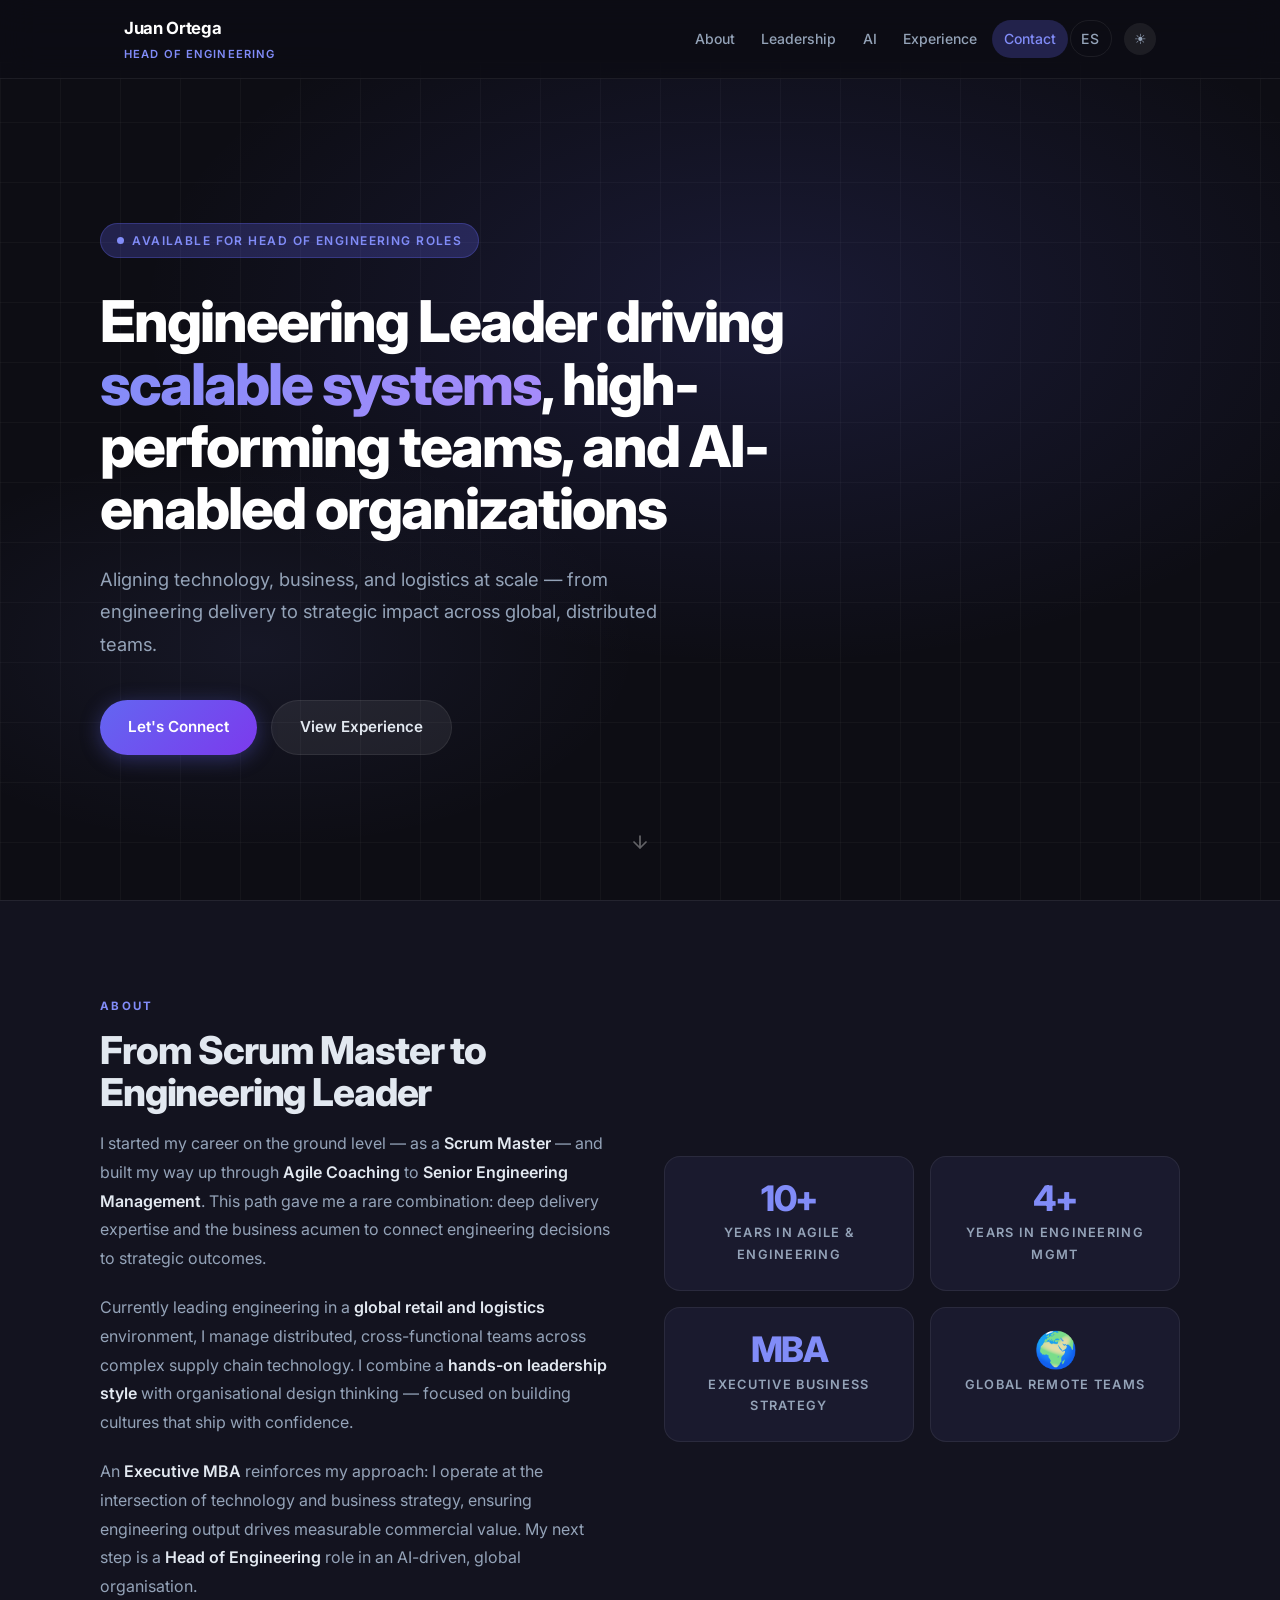
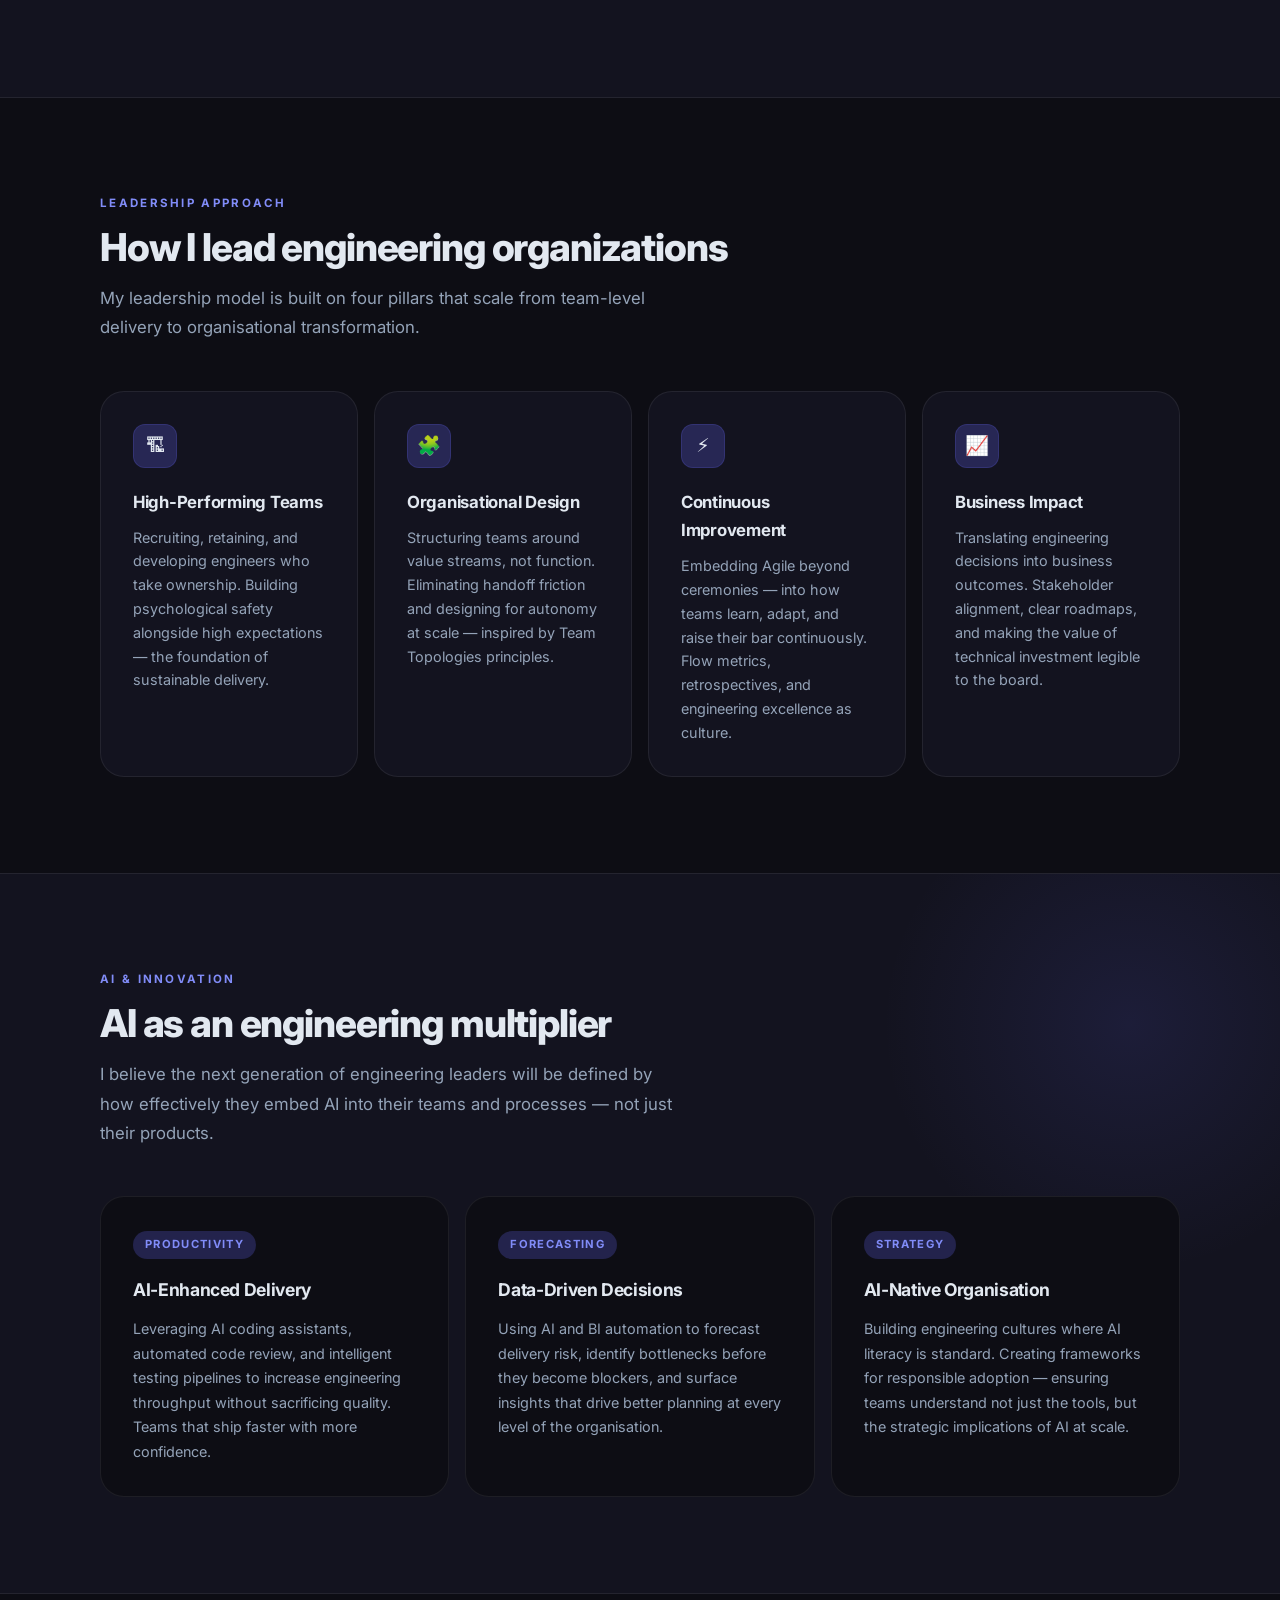
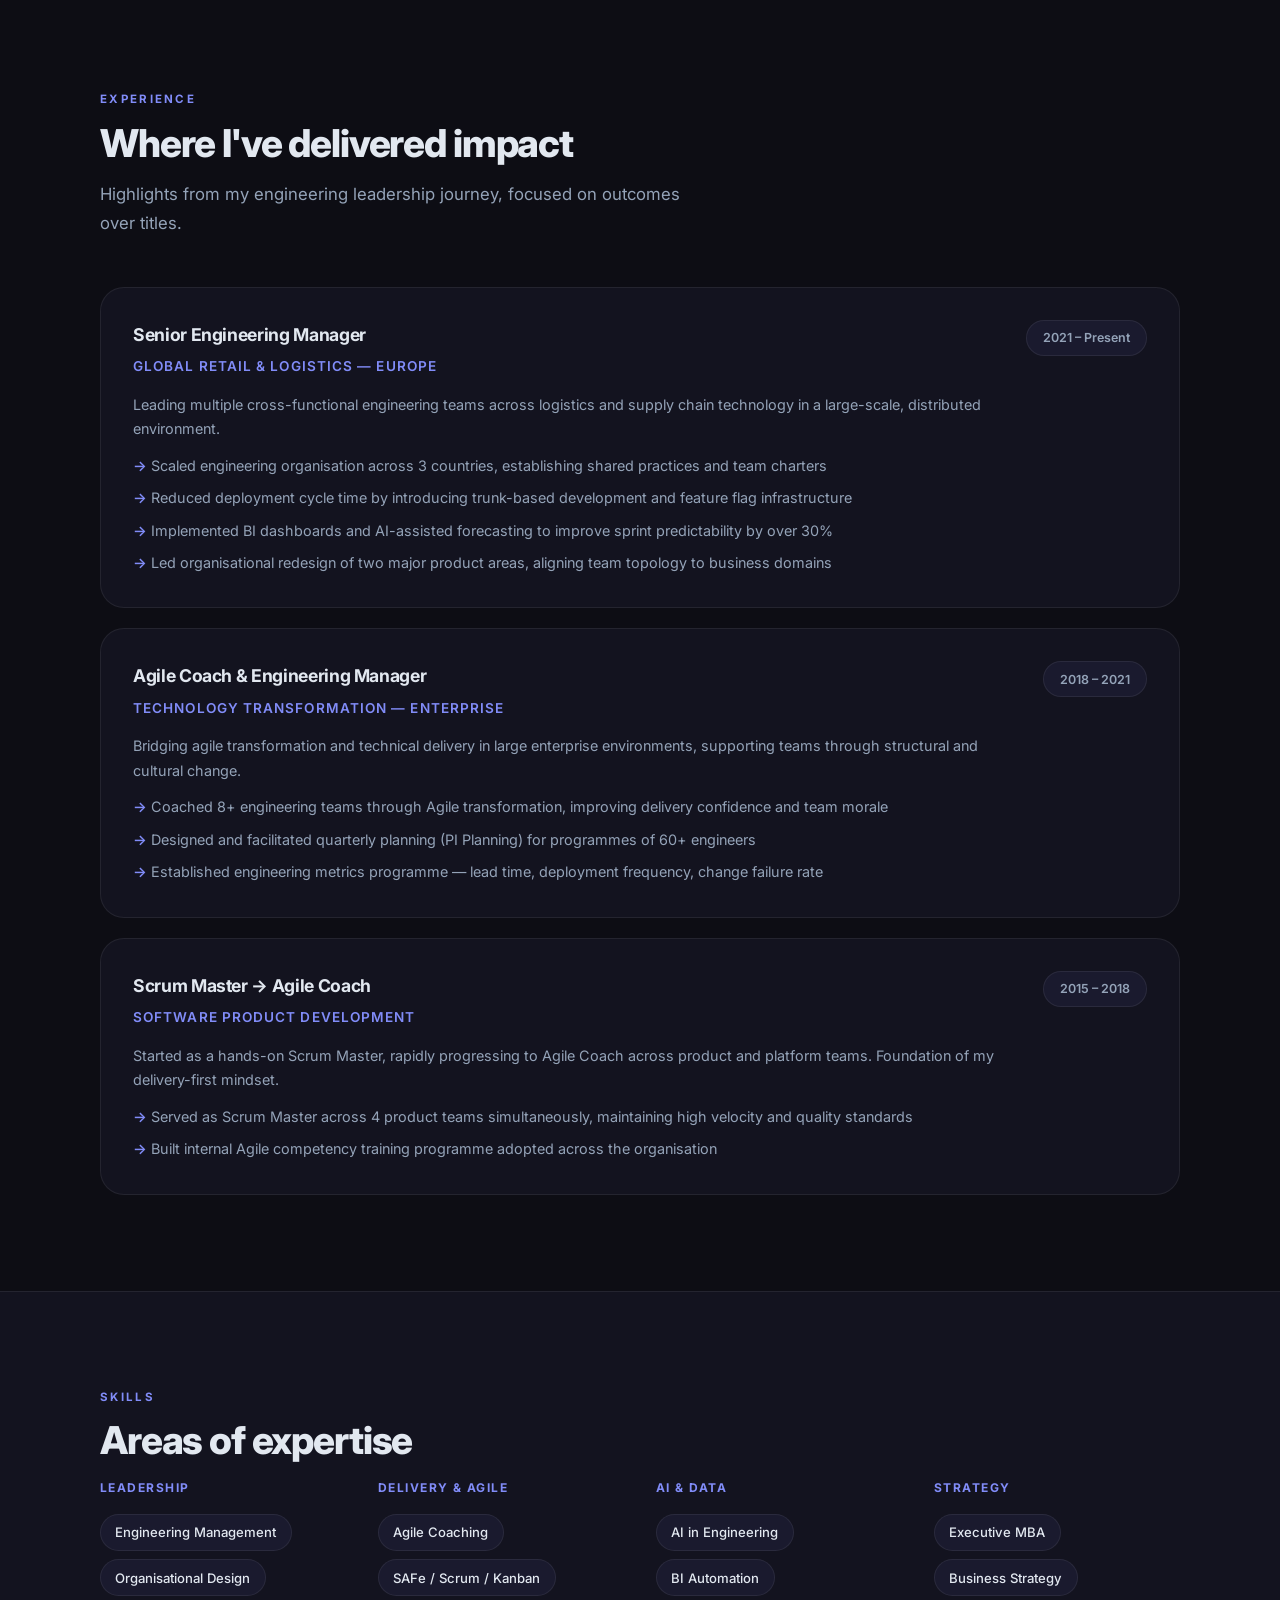
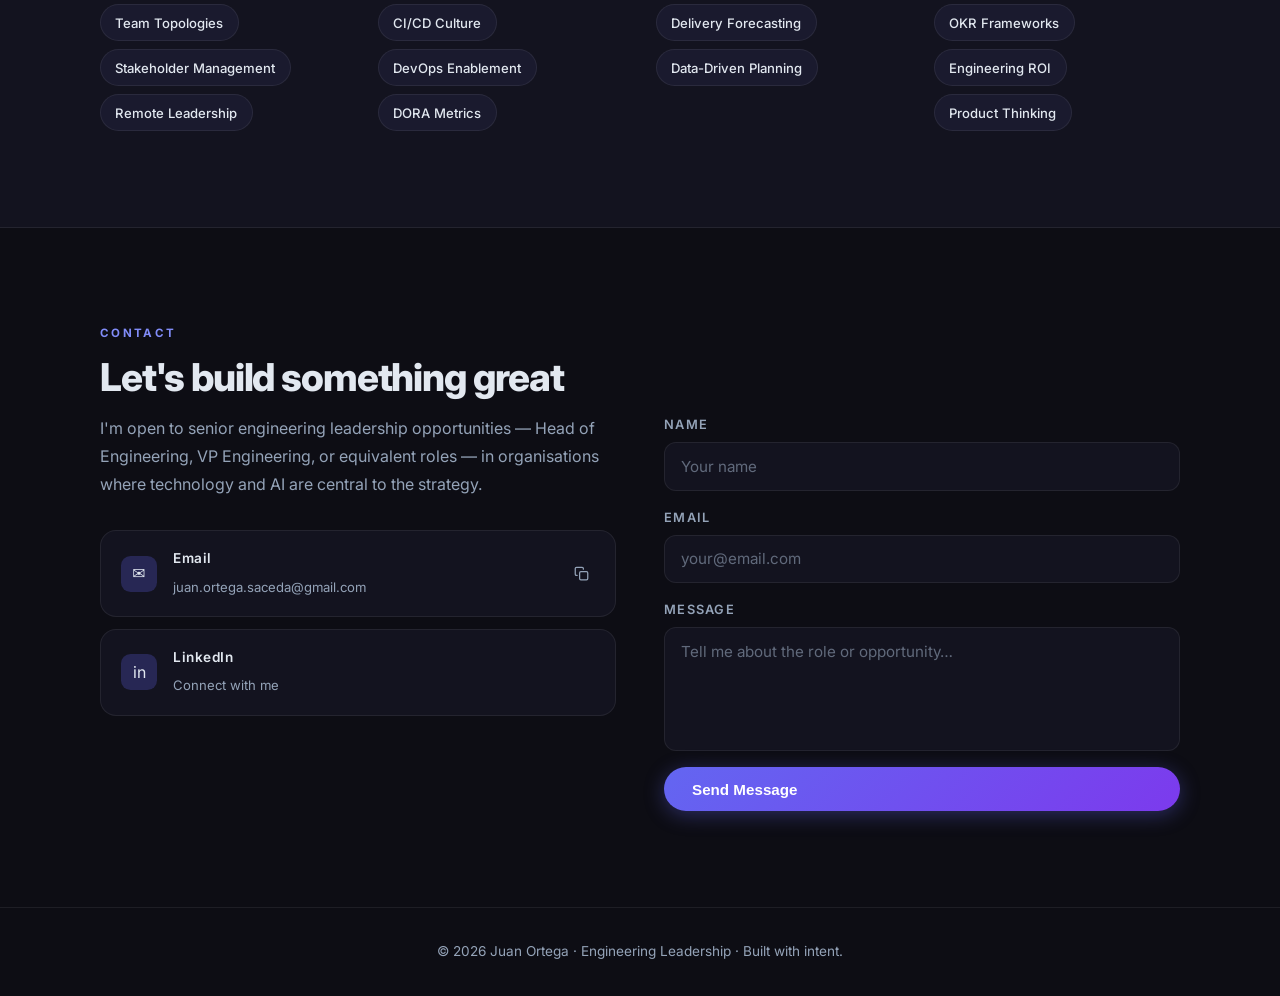
==== commit fb548340: "feat: 11 improvements — SEO, UX, accessibility, mobile - Favicon SVG (JO initials) - robots.txt + si" ====
--- a/en/index.html
+++ b/en/index.html
@@ -3,14 +3,42 @@
 <head>
     <meta charset="UTF-8">
     <meta name="viewport" content="width=device-width, initial-scale=1.0">
-    <meta name="description" content="Juan Ortega — Engineering Leader driving scalable systems, high-performing teams, and AI-enabled organizations.">
-    <title>Juan Ortega – Head of Engineering</title>
+
+    <!-- Primary SEO -->
+    <title>Juan Ortega – Head of Engineering | Engineering Leader</title>
+    <meta name="description" content="Juan Ortega — Engineering Leader driving scalable systems, high-performing teams, and AI-enabled organizations. Open to Head of Engineering roles.">
+    <meta name="author" content="Juan Ortega">
+    <link rel="canonical" href="https://mypage.traeficserver.duckdns.org/en/index.html">
+
+    <!-- Open Graph -->
+    <meta property="og:type" content="website">
+    <meta property="og:url" content="https://mypage.traeficserver.duckdns.org/en/index.html">
+    <meta property="og:title" content="Juan Ortega – Head of Engineering">
+    <meta property="og:description" content="Engineering Leader driving scalable systems, high-performing teams, and AI-enabled organizations.">
+    <meta property="og:locale" content="en_GB">
+    <meta property="og:locale:alternate" content="es_ES">
+
+    <!-- Twitter Card -->
+    <meta name="twitter:card" content="summary">
+    <meta name="twitter:title" content="Juan Ortega – Head of Engineering">
+    <meta name="twitter:description" content="Engineering Leader driving scalable systems, high-performing teams, and AI-enabled organizations.">
+
+    <!-- hreflang -->
+    <link rel="alternate" hreflang="en" href="https://mypage.traeficserver.duckdns.org/en/index.html">
+    <link rel="alternate" hreflang="es" href="https://mypage.traeficserver.duckdns.org/es/index.html">
+
+    <!-- Favicon -->
+    <link rel="icon" type="image/svg+xml" href="../favicon.svg">
+
+    <!-- Fonts -->
     <link rel="preconnect" href="https://fonts.googleapis.com">
     <link rel="preconnect" href="https://fonts.gstatic.com" crossorigin>
     <link href="https://fonts.googleapis.com/css2?family=Inter:wght@400;500;600;700;800&display=swap" rel="stylesheet">
+
     <link rel="stylesheet" href="../assets/css/style.css">
 </head>
 <body>
+<a href="#main" class="skip-link">Skip to content</a>
 <div class="page-shell">
 
     <!-- ── HEADER ──────────────────────────────────────── -->
@@ -21,7 +49,7 @@
                 <span class="brand-title">Head of Engineering</span>
             </div>
             <div class="nav-right">
-                <nav class="main-nav" aria-label="Main navigation">
+                <nav class="main-nav" aria-label="Main navigation" id="main-nav">
                     <a href="#about">About</a>
                     <a href="#leadership">Leadership</a>
                     <a href="#ai">AI</a>
@@ -30,9 +58,14 @@
                     <a href="../es/index.html" class="lang-switch">ES</a>
                 </nav>
                 <button class="theme-toggle" aria-label="Toggle theme" onclick="toggleTheme()">☀</button>
+                <button class="hamburger" aria-label="Open menu" aria-expanded="false" onclick="toggleMenu(this)">
+                    <span></span><span></span><span></span>
+                </button>
             </div>
         </div>
     </header>
+
+    <main id="main">
 
     <!-- ── HERO ────────────────────────────────────────── -->
     <section class="hero">
@@ -47,6 +80,11 @@
                 <a href="#experience" class="btn btn-ghost">View Experience</a>
             </div>
         </div>
+        <a href="#about" class="hero-scroll-arrow" aria-label="Scroll down">
+            <svg width="20" height="20" viewBox="0 0 20 20" fill="none">
+                <path d="M10 4v12M4 10l6 6 6-6" stroke="currentColor" stroke-width="1.75" stroke-linecap="round" stroke-linejoin="round"/>
+            </svg>
+        </a>
     </section>
 
     <!-- ── ABOUT ───────────────────────────────────────── -->
@@ -255,14 +293,17 @@
                 <div class="contact-info">
                     <p class="reveal reveal-delay-2">I'm open to senior engineering leadership opportunities — Head of Engineering, VP Engineering, or equivalent roles — in organisations where technology and AI are central to the strategy.</p>
                     <div class="contact-links reveal reveal-delay-3">
-                        <a href="mailto:juan.ortega.saceda@gmail.com" class="contact-link">
+                        <div class="contact-link">
                             <div class="contact-link-icon">✉</div>
                             <div class="contact-link-text">
                                 <strong>Email</strong>
                                 <span>juan.ortega.saceda@gmail.com</span>
                             </div>
-                        </a>
-                        <a href="#" target="_blank" rel="noopener noreferrer" class="contact-link">
+                            <button class="copy-btn" onclick="copyEmail(this)" aria-label="Copy email">
+                                <svg width="15" height="15" viewBox="0 0 24 24" fill="none" stroke="currentColor" stroke-width="2" stroke-linecap="round" stroke-linejoin="round"><rect x="9" y="9" width="13" height="13" rx="2"/><path d="M5 15H4a2 2 0 0 1-2-2V4a2 2 0 0 1 2-2h9a2 2 0 0 1 2 2v1"/></svg>
+                            </button>
+                        </div>
+                        <a href="https://es.linkedin.com/in/juan-ortega-saceda-63537662113r" target="_blank" rel="noopener noreferrer" class="contact-link">
                             <div class="contact-link-icon">in</div>
                             <div class="contact-link-text">
                                 <strong>LinkedIn</strong>
@@ -290,9 +331,17 @@
         </div>
     </section>
 
+    </main>
+
     <footer class="site-footer">
         <p>© 2026 Juan Ortega · Engineering Leadership · Built with intent.</p>
     </footer>
+
+    <a href="#main" class="back-to-top" id="back-to-top" aria-label="Back to top">
+        <svg width="18" height="18" viewBox="0 0 20 20" fill="none">
+            <path d="M10 16V4M4 10l6-6 6 6" stroke="currentColor" stroke-width="1.75" stroke-linecap="round" stroke-linejoin="round"/>
+        </svg>
+    </a>
 
 </div>
 
@@ -305,20 +354,53 @@
         document.querySelector('.theme-toggle').textContent = isDark ? '☾' : '☀';
         localStorage.setItem('theme', isDark ? 'light' : 'dark');
     }
-
-    // Restore saved theme
     const saved = localStorage.getItem('theme');
     if (saved) {
         document.documentElement.setAttribute('data-theme', saved);
         document.querySelector('.theme-toggle').textContent = saved === 'light' ? '☾' : '☀';
     }
 
+    // ── Mobile menu
+    function toggleMenu(btn) {
+        const nav = document.getElementById('main-nav');
+        const open = nav.classList.toggle('nav-open');
+        btn.setAttribute('aria-expanded', open);
+        btn.classList.toggle('is-open', open);
+    }
+
     // ── Scroll reveal
     const observer = new IntersectionObserver((entries) => {
         entries.forEach(e => { if (e.isIntersecting) e.target.classList.add('visible'); });
     }, { threshold: 0.12 });
-
     document.querySelectorAll('.reveal').forEach(el => observer.observe(el));
+
+    // ── Scroll spy (highlight active nav section)
+    const sections = document.querySelectorAll('section[id]');
+    const navLinks = document.querySelectorAll('.main-nav a[href^="#"]');
+    const spyObserver = new IntersectionObserver((entries) => {
+        entries.forEach(e => {
+            if (e.isIntersecting) {
+                navLinks.forEach(l => l.classList.remove('active'));
+                const active = document.querySelector(`.main-nav a[href="#${e.target.id}"]`);
+                if (active) active.classList.add('active');
+            }
+        });
+    }, { threshold: 0.4 });
+    sections.forEach(s => spyObserver.observe(s));
+
+    // ── Back to top
+    const btt = document.getElementById('back-to-top');
+    window.addEventListener('scroll', () => {
+        btt.classList.toggle('visible', window.scrollY > 500);
+    });
+
+    // ── Copy email
+    function copyEmail(btn) {
+        navigator.clipboard.writeText('juan.ortega.saceda@gmail.com').then(() => {
+            btn.classList.add('copied');
+            setTimeout(() => btn.classList.remove('copied'), 2000);
+        });
+    }
 
     // ── Contact form → mailto
     function handleForm(e) {
--- a/assets/css/style.css
+++ b/assets/css/style.css
@@ -771,6 +771,177 @@
 }
 
 /* ═══════════════════════════════════════════════════
+   SKIP LINK (accessibility)
+═══════════════════════════════════════════════════ */
+.skip-link {
+    position: absolute;
+    top: -100%;
+    left: 1rem;
+    background: var(--accent);
+    color: #fff;
+    padding: .6rem 1.2rem;
+    border-radius: 0 0 .5rem .5rem;
+    font-weight: 700;
+    font-size: .9rem;
+    z-index: 999;
+    transition: top .2s;
+}
+.skip-link:focus { top: 0; }
+
+/* ═══════════════════════════════════════════════════
+   NAV ACTIVE STATE (scroll spy)
+═══════════════════════════════════════════════════ */
+.main-nav a.active {
+    color: var(--accent);
+    background: var(--accent-glow);
+}
+
+/* ═══════════════════════════════════════════════════
+   HAMBURGER (mobile)
+═══════════════════════════════════════════════════ */
+.hamburger {
+    display: none;
+    flex-direction: column;
+    justify-content: center;
+    gap: 5px;
+    background: none;
+    border: none;
+    cursor: pointer;
+    padding: .4rem;
+    margin-left: .25rem;
+}
+
+.hamburger span {
+    display: block;
+    width: 22px;
+    height: 2px;
+    background: var(--muted);
+    border-radius: 2px;
+    transition: transform .25s ease, opacity .25s ease;
+}
+
+.hamburger.is-open span:nth-child(1) { transform: translateY(7px) rotate(45deg); }
+.hamburger.is-open span:nth-child(2) { opacity: 0; }
+.hamburger.is-open span:nth-child(3) { transform: translateY(-7px) rotate(-45deg); }
+
+@media (max-width: 640px) {
+    .hamburger { display: flex; }
+
+    .main-nav {
+        display: none;
+        position: absolute;
+        top: 100%;
+        left: 0; right: 0;
+        background: var(--bg-2);
+        border-bottom: 1px solid var(--border);
+        flex-direction: column;
+        padding: .75rem 1rem 1rem;
+        gap: .15rem;
+    }
+
+    .main-nav.nav-open { display: flex; }
+
+    .main-nav a {
+        padding: .65rem 1rem;
+        border-radius: .5rem;
+        font-size: .95rem;
+    }
+
+    .lang-switch { margin-top: .5rem; }
+}
+
+/* ═══════════════════════════════════════════════════
+   HERO SCROLL ARROW
+═══════════════════════════════════════════════════ */
+.hero-scroll-arrow {
+    position: absolute;
+    bottom: 2.5rem;
+    left: 50%;
+    transform: translateX(-50%);
+    color: rgba(255,255,255,.35);
+    animation: bounce 2.2s infinite;
+    transition: color var(--transition);
+}
+
+.hero-scroll-arrow:hover { color: var(--accent); }
+
+@keyframes bounce {
+    0%, 100% { transform: translateX(-50%) translateY(0); }
+    50%       { transform: translateX(-50%) translateY(6px); }
+}
+
+/* ═══════════════════════════════════════════════════
+   BACK TO TOP
+═══════════════════════════════════════════════════ */
+.back-to-top {
+    position: fixed;
+    bottom: 2rem;
+    right: 2rem;
+    width: 2.5rem;
+    height: 2.5rem;
+    background: var(--accent-2);
+    color: #fff;
+    border-radius: 999px;
+    display: flex;
+    align-items: center;
+    justify-content: center;
+    box-shadow: 0 4px 16px rgba(99,102,241,.4);
+    opacity: 0;
+    pointer-events: none;
+    transform: translateY(8px);
+    transition: opacity .3s ease, transform .3s ease;
+    z-index: 90;
+}
+
+.back-to-top.visible {
+    opacity: 1;
+    pointer-events: auto;
+    transform: translateY(0);
+}
+
+.back-to-top:hover { background: #4338ca; }
+
+/* ═══════════════════════════════════════════════════
+   COPY EMAIL BUTTON
+═══════════════════════════════════════════════════ */
+.contact-link {
+    position: relative;
+}
+
+.copy-btn {
+    margin-left: auto;
+    background: none;
+    border: none;
+    color: var(--muted);
+    cursor: pointer;
+    padding: .35rem;
+    border-radius: .4rem;
+    display: flex;
+    align-items: center;
+    transition: color var(--transition), background var(--transition);
+    flex-shrink: 0;
+}
+
+.copy-btn:hover { color: var(--accent); background: var(--accent-glow); }
+
+.copy-btn.copied { color: #22c55e; }
+
+.copy-btn.copied::after {
+    content: "Copied!";
+    position: absolute;
+    right: 0;
+    top: -1.8rem;
+    background: #22c55e;
+    color: #fff;
+    font-size: .72rem;
+    font-weight: 600;
+    padding: .2rem .5rem;
+    border-radius: .3rem;
+    white-space: nowrap;
+    pointer-events: none;
+}
+
+/* ═══════════════════════════════════════════════════
    FOOTER
 ═══════════════════════════════════════════════════ */
 .site-footer {
@@ -785,7 +956,6 @@
    RESPONSIVE
 ═══════════════════════════════════════════════════ */
 @media (max-width: 640px) {
-    .main-nav a:not(.lang-switch) { display: none; }
     .hero { padding: 3rem 1.25rem 3rem; }
     section { padding: 4rem 1.25rem; }
 }
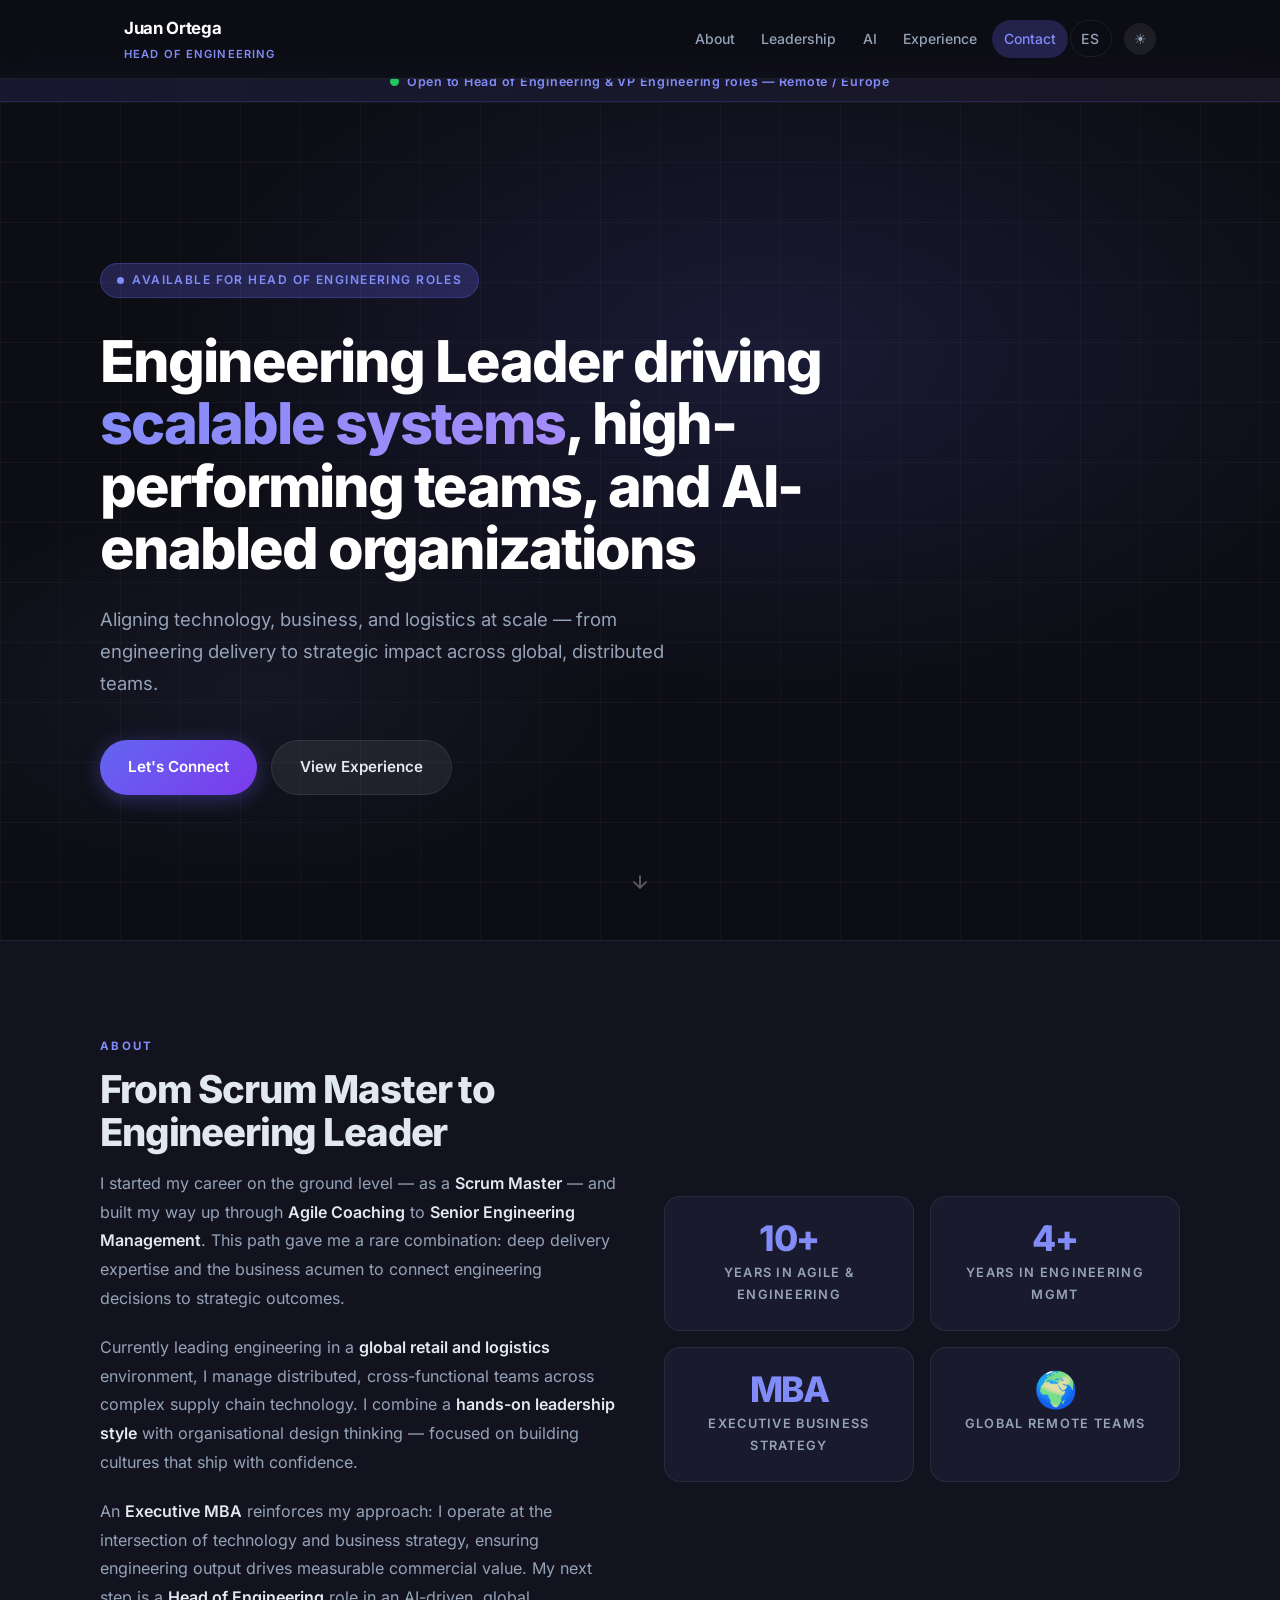
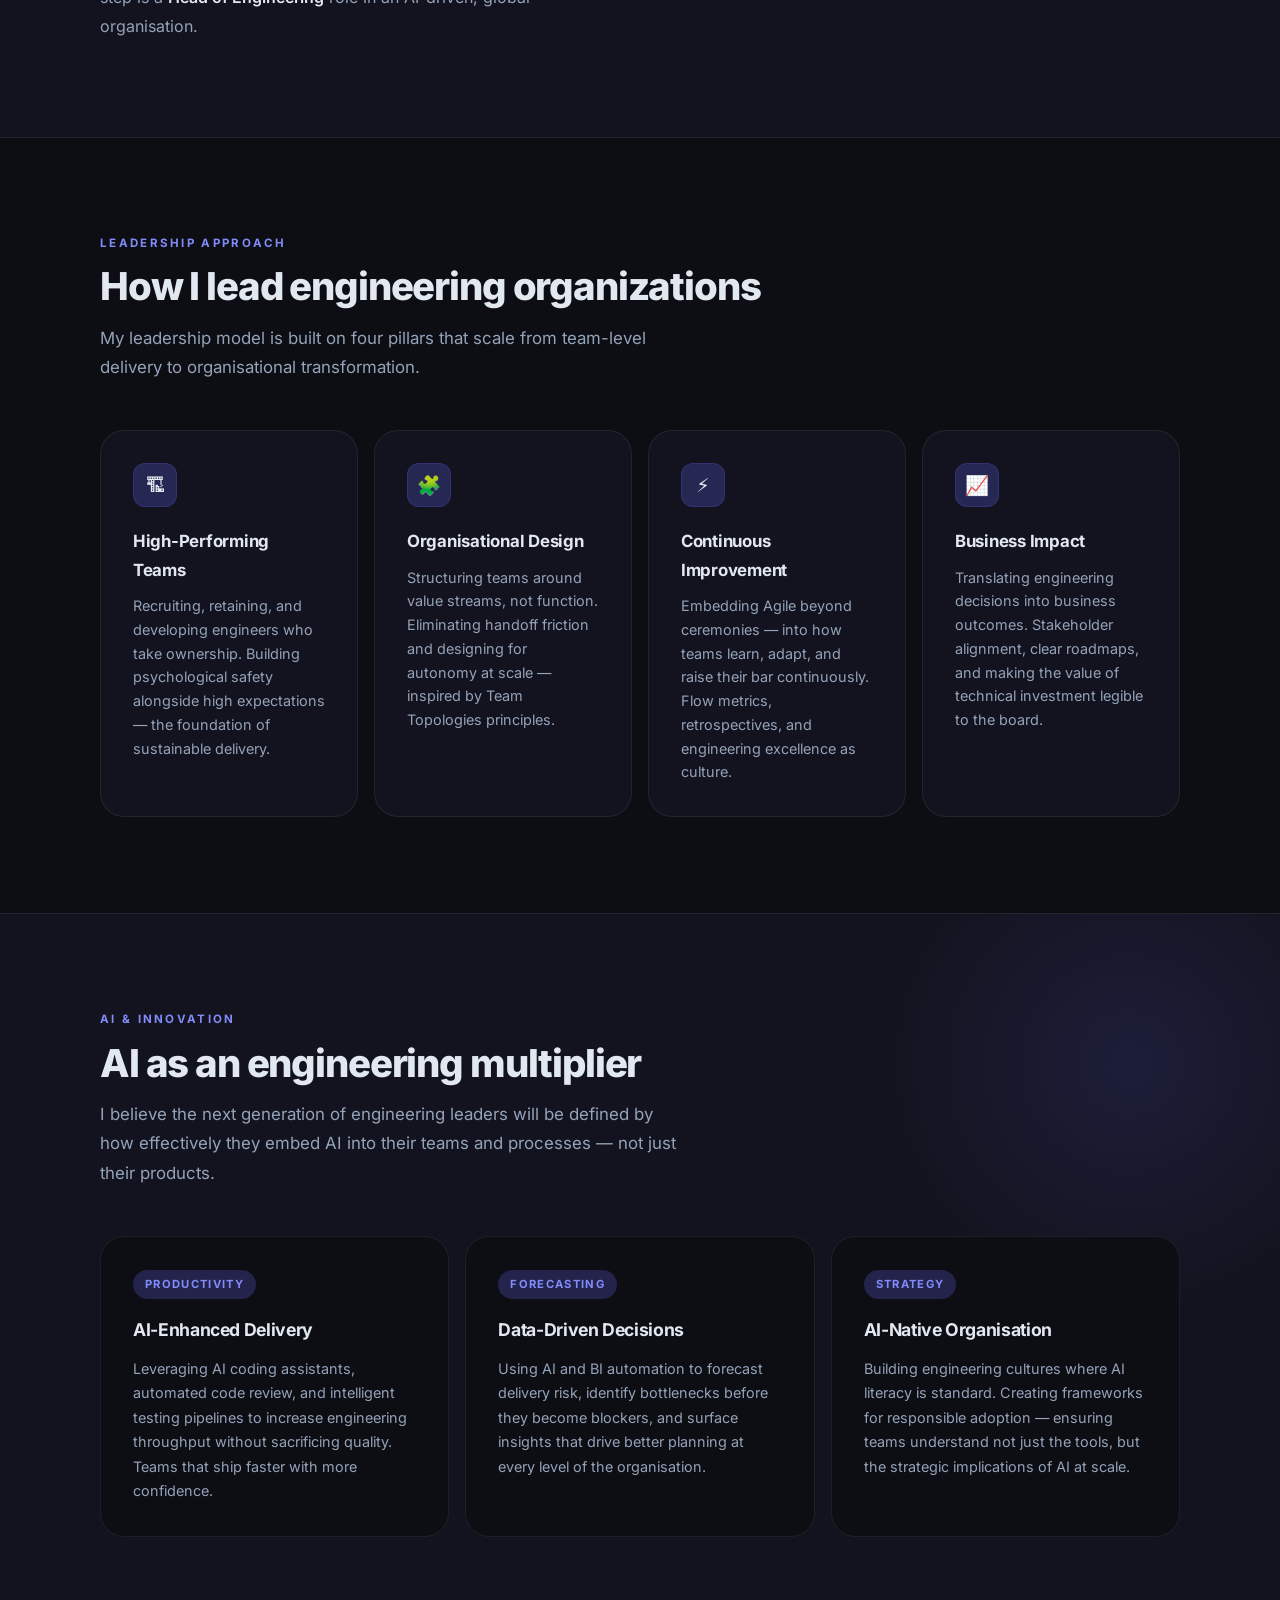
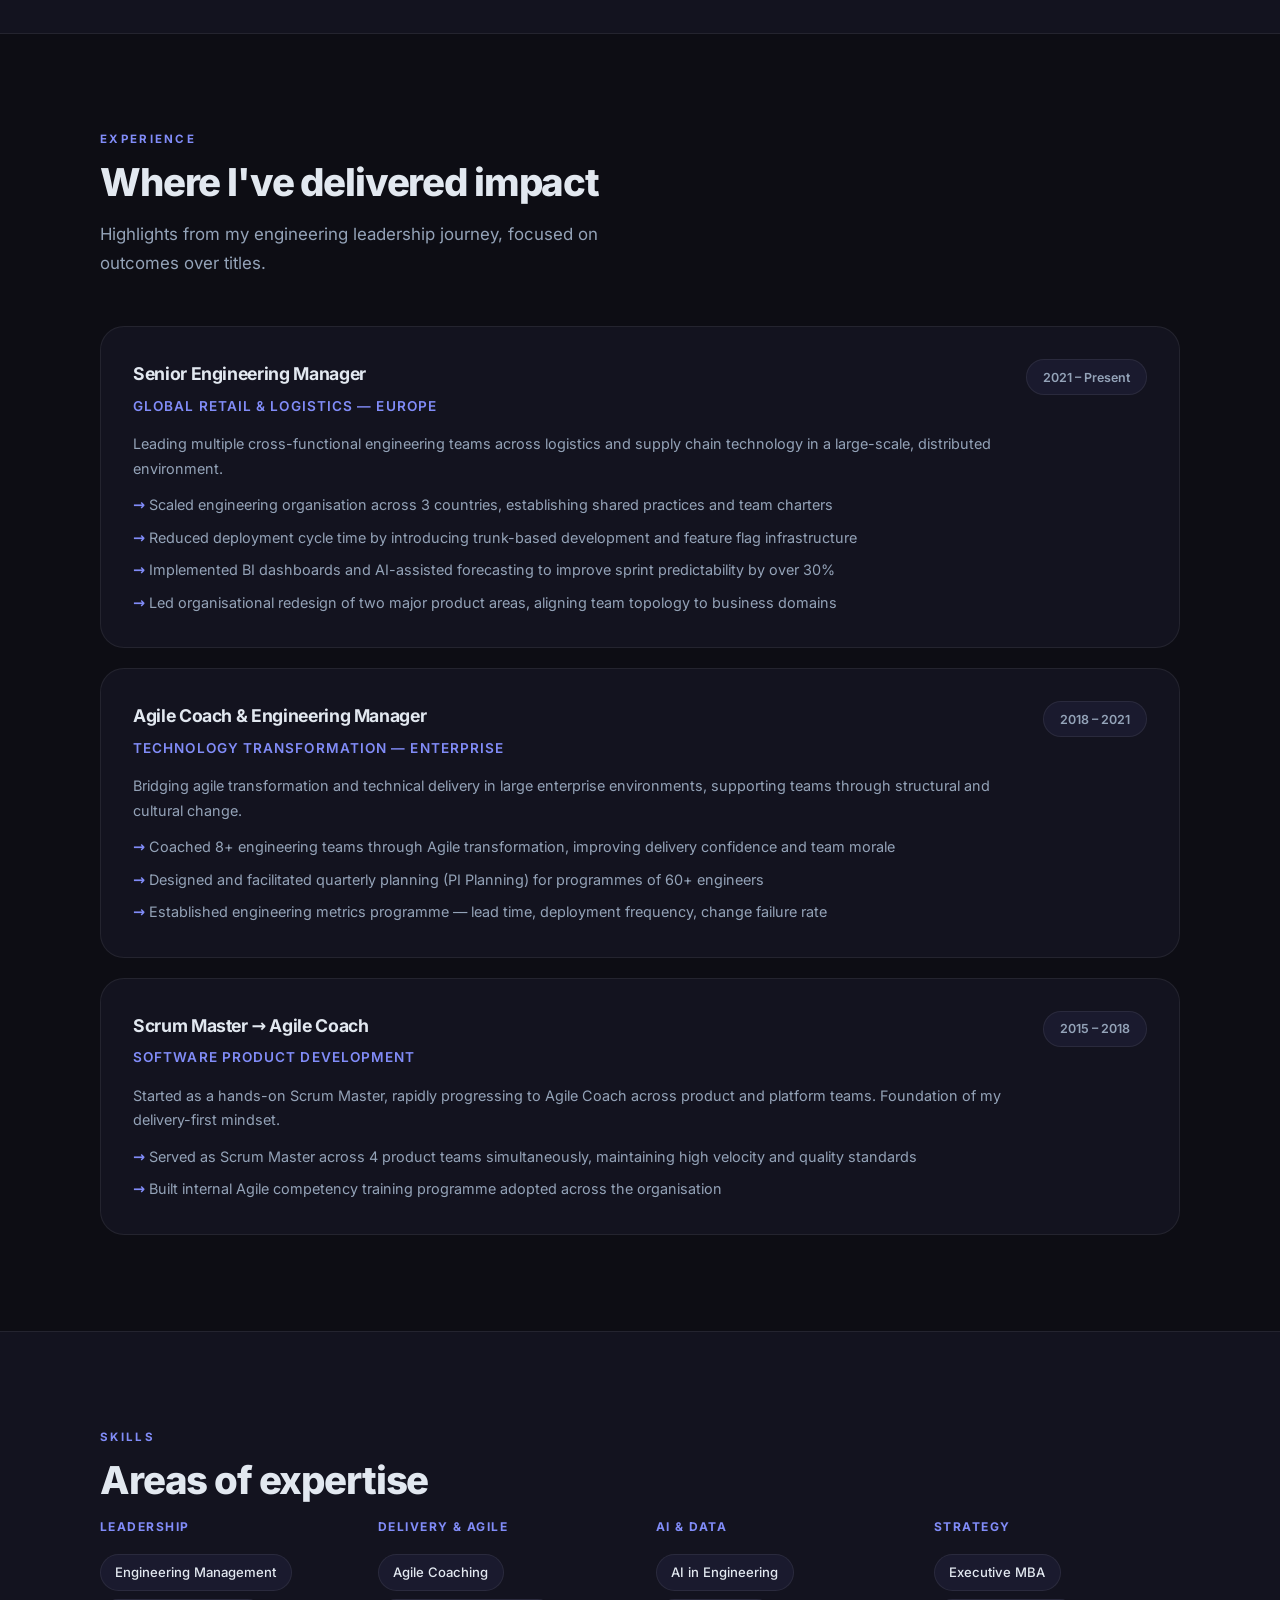
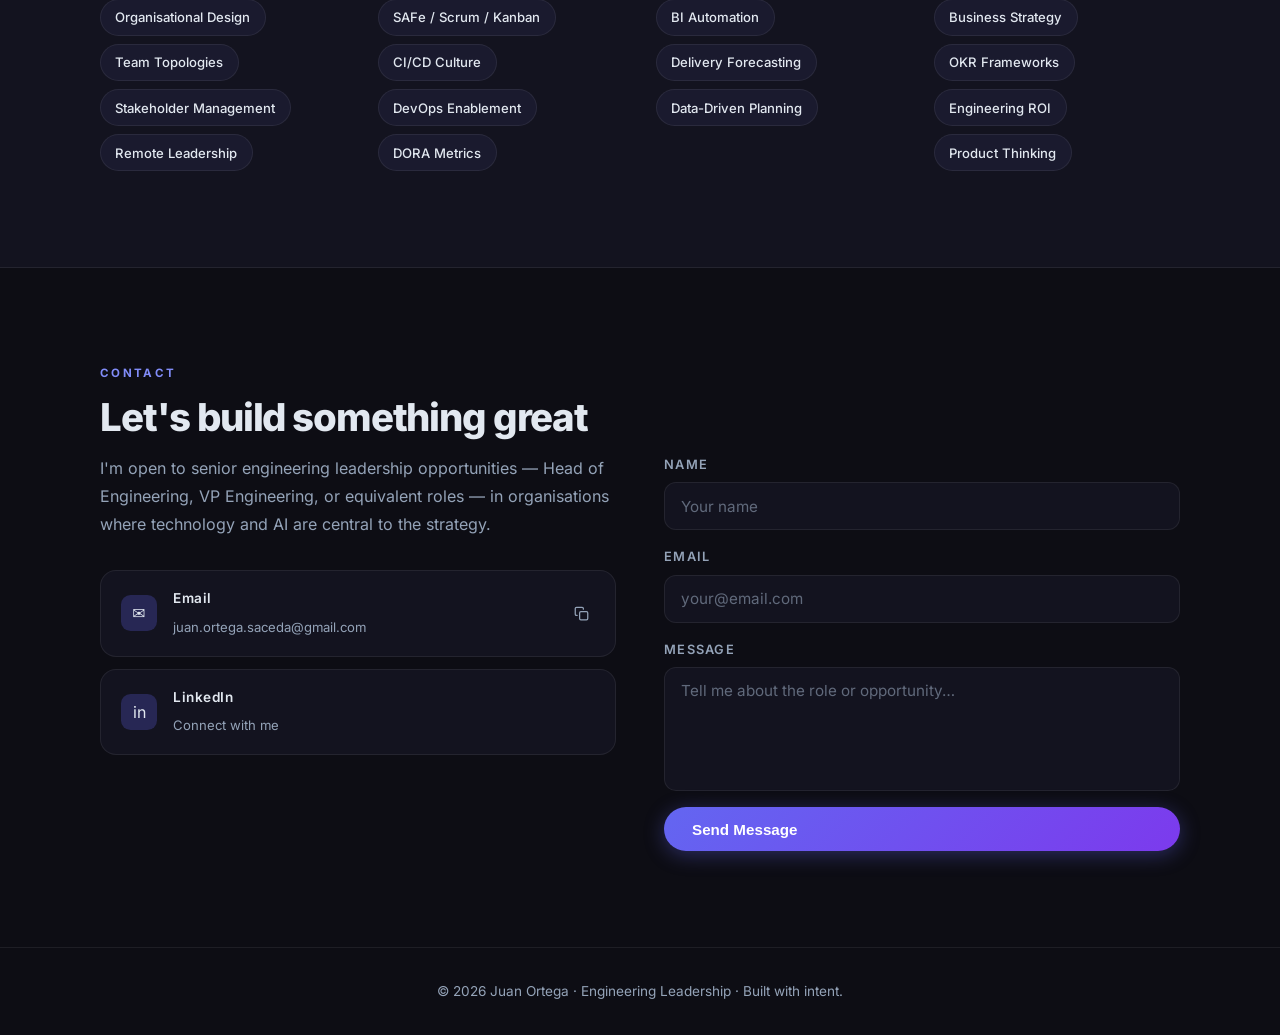
==== commit 00039efd: "feat: performance, UX & content improvements (v1.2.0) - Self-hosted Inter variable font (no Google F" ====
--- a/en/index.html
+++ b/en/index.html
@@ -30,16 +30,32 @@
     <!-- Favicon -->
     <link rel="icon" type="image/svg+xml" href="../favicon.svg">
 
-    <!-- Fonts -->
-    <link rel="preconnect" href="https://fonts.googleapis.com">
-    <link rel="preconnect" href="https://fonts.gstatic.com" crossorigin>
-    <link href="https://fonts.googleapis.com/css2?family=Inter:wght@400;500;600;700;800&display=swap" rel="stylesheet">
-
     <link rel="stylesheet" href="../assets/css/style.css">
+
+    <!-- JSON-LD structured data -->
+    <script type="application/ld+json">
+    {
+      "@context": "https://schema.org",
+      "@type": "Person",
+      "name": "Juan Ortega",
+      "jobTitle": "Senior Engineering Manager",
+      "description": "Engineering Leader driving scalable systems, high-performing teams, and AI-enabled organizations. Open to Head of Engineering roles.",
+      "url": "https://mypage.traeficserver.duckdns.org/en/index.html",
+      "email": "juan.ortega.saceda@gmail.com",
+      "sameAs": ["https://es.linkedin.com/in/juan-ortega-saceda-63537662113r"],
+      "knowsAbout": ["Engineering Management","Agile Coaching","AI in Engineering","BI Automation","Organisational Design","SAFe","Scrum","Remote Leadership"],
+      "alumniOf": { "@type": "EducationalOrganization", "name": "Executive MBA" }
+    }
+    </script>
 </head>
 <body>
+<div class="scroll-progress" id="scroll-progress"></div>
 <a href="#main" class="skip-link">Skip to content</a>
 <div class="page-shell">
+
+    <div class="otw-banner">
+        <span><span class="otw-dot"></span> Open to Head of Engineering &amp; VP Engineering roles — Remote / Europe</span>
+    </div>
 
     <!-- ── HEADER ──────────────────────────────────────── -->
     <header class="site-header">
@@ -73,7 +89,7 @@
         <div class="hero-grid-lines"></div>
         <div class="hero-content">
             <div class="hero-badge reveal">Available for Head of Engineering roles</div>
-            <h1 class="reveal reveal-delay-1">Engineering Leader driving <em>scalable systems</em>, high-performing teams, and AI-enabled organizations</h1>
+            <h1 class="reveal reveal-delay-1">Engineering Leader driving <em id="typed-word">scalable systems</em>, high-performing teams, and AI-enabled organizations</h1>
             <p class="hero-sub reveal reveal-delay-2">Aligning technology, business, and logistics at scale — from engineering delivery to strategic impact across global, distributed teams.</p>
             <div class="hero-cta reveal reveal-delay-3">
                 <a href="#contact" class="btn btn-primary">Let's Connect</a>
@@ -402,6 +418,31 @@
         });
     }
 
+    // ── Scroll progress bar
+    const prog = document.getElementById('scroll-progress');
+    window.addEventListener('scroll', () => {
+        const h = document.documentElement;
+        const pct = (h.scrollTop / (h.scrollHeight - h.clientHeight)) * 100;
+        prog.style.width = pct + '%';
+    }, { passive: true });
+
+    // ── Typing animation (cycles through phrases)
+    const phrases = ['scalable systems', 'high-impact teams', 'AI-driven orgs', 'engineering culture'];
+    let pi = 0, ci = 0, deleting = false;
+    const el = document.getElementById('typed-word');
+    function type() {
+        const word = phrases[pi];
+        if (!deleting) {
+            el.textContent = word.slice(0, ++ci);
+            if (ci === word.length) { deleting = true; setTimeout(type, 2200); return; }
+        } else {
+            el.textContent = word.slice(0, --ci);
+            if (ci === 0) { deleting = false; pi = (pi + 1) % phrases.length; }
+        }
+        setTimeout(type, deleting ? 55 : 85);
+    }
+    setTimeout(type, 3000);
+
     // ── Contact form → mailto
     function handleForm(e) {
         e.preventDefault();
--- a/assets/css/style.css
+++ b/assets/css/style.css
@@ -1,3 +1,14 @@
+/* ═══════════════════════════════════════════════════
+   SELF-HOSTED FONT
+═══════════════════════════════════════════════════ */
+@font-face {
+    font-family: 'Inter';
+    src: url('../fonts/inter-latin.woff2') format('woff2');
+    font-weight: 100 900;
+    font-style: normal;
+    font-display: swap;
+}
+
 /* ═══════════════════════════════════════════════════
    TOKENS & RESET
 ═══════════════════════════════════════════════════ */
@@ -771,6 +782,56 @@
 }
 
 /* ═══════════════════════════════════════════════════
+   SCROLL PROGRESS BAR
+═══════════════════════════════════════════════════ */
+.scroll-progress {
+    position: fixed;
+    top: 0; left: 0;
+    height: 3px;
+    width: 0%;
+    background: linear-gradient(90deg, var(--accent-2), #a78bfa);
+    z-index: 200;
+    transition: width .1s linear;
+    border-radius: 0 2px 2px 0;
+}
+
+/* ═══════════════════════════════════════════════════
+   OPEN TO WORK BANNER
+═══════════════════════════════════════════════════ */
+.otw-banner {
+    background: linear-gradient(90deg, rgba(99,102,241,.12), rgba(167,139,250,.08));
+    border-bottom: 1px solid rgba(99,102,241,.2);
+    text-align: center;
+    padding: .55rem 1rem;
+    font-size: .78rem;
+    font-weight: 600;
+    color: var(--accent);
+    letter-spacing: .06em;
+    position: relative;
+    z-index: 99;
+}
+
+.otw-banner span {
+    display: inline-flex;
+    align-items: center;
+    gap: .5rem;
+}
+
+.otw-dot {
+    width: .55rem;
+    height: .55rem;
+    border-radius: 50%;
+    background: #22c55e;
+    display: inline-block;
+    animation: pulse-green 2s infinite;
+}
+
+@keyframes pulse-green {
+    0%, 100% { box-shadow: 0 0 0 0 rgba(34,197,94,.4); }
+    50%       { box-shadow: 0 0 0 5px rgba(34,197,94,0); }
+}
+
+/* ═══════════════════════════════════════════════════
    SKIP LINK (accessibility)
 ═══════════════════════════════════════════════════ */
 .skip-link {
